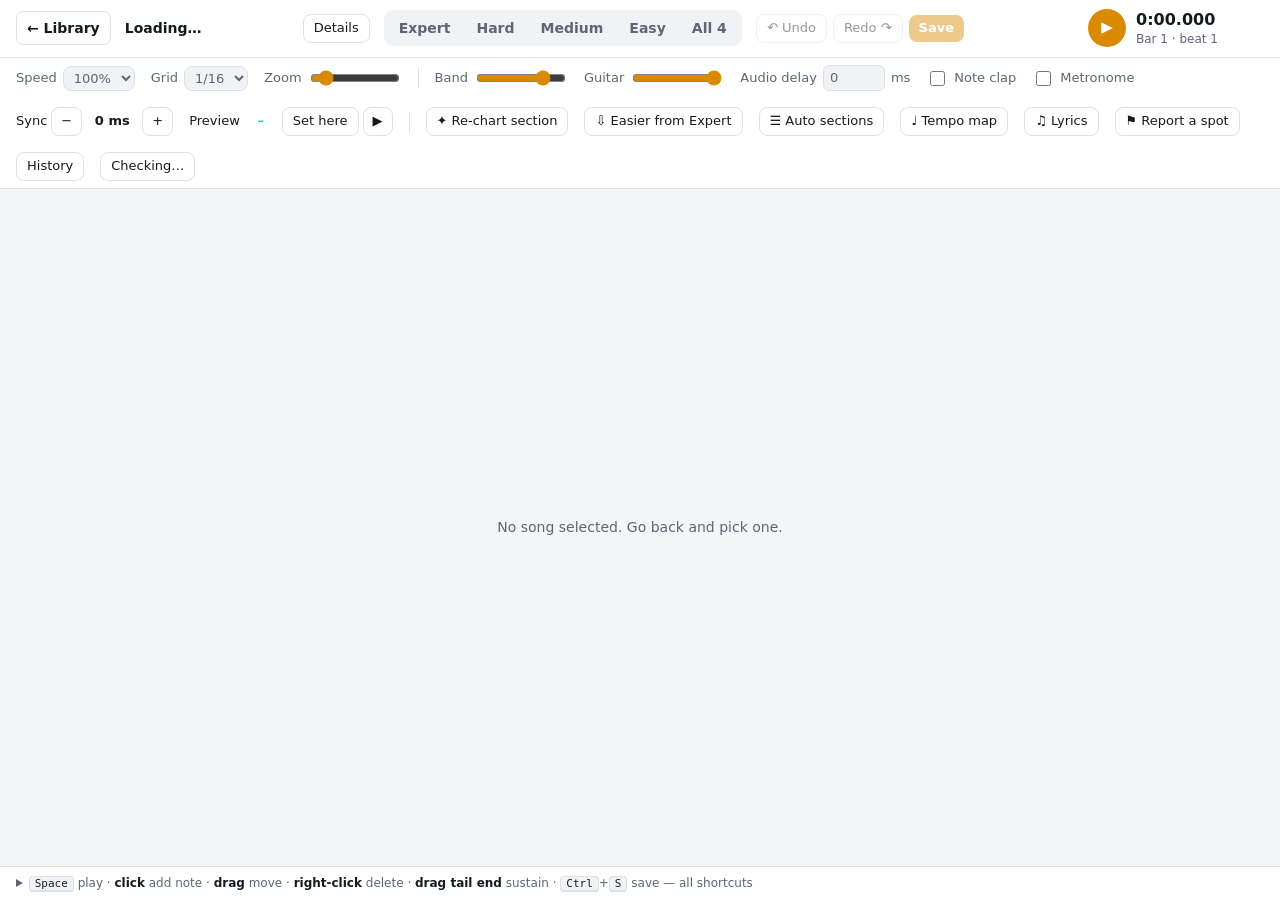
==== src/riffchart/ui/static/editor.html @ 75196860 "Editor: lyric editing (change words, drag them on the waveform, tap timing, shift all)" ====
<!doctype html>
<html lang="en">
<head>
<meta charset="utf-8">
<meta name="viewport" content="width=device-width, initial-scale=1">
<title>RiffChart editor</title>
<link rel="icon" href="data:image/svg+xml,<svg xmlns='http://www.w3.org/2000/svg' viewBox='0 0 32 32'><circle cx='6' cy='16' r='4' fill='%2322c55e'/><circle cx='16' cy='16' r='4' fill='%23ef4444'/><circle cx='26' cy='16' r='4' fill='%23eab308'/></svg>">
<link rel="stylesheet" href="style.css">
<link rel="stylesheet" href="editor.css">
</head>
<body class="editor">
<header class="top etop">
  <a class="back" href="./" title="Back to your songs">&larr; Library</a>
  <div class="songname"><div class="t" id="title">Loading…</div><div class="a" id="artist"></div></div>
  <button id="details" class="ghost small" title="Title, artist, album, cover… (I)">Details</button>
  <nav class="tabs" id="tabs" aria-label="Difficulty">
    <button data-diff="expert">Expert</button><button data-diff="hard">Hard</button>
    <button data-diff="medium">Medium</button><button data-diff="easy">Easy</button>
    <button data-diff="all" title="All four side by side (V)">All 4</button>
  </nav>
  <div class="editbtns">
    <button id="undo" class="ghost small" title="Undo (Ctrl+Z)" disabled>&#8630; Undo</button>
    <button id="redo" class="ghost small" title="Redo (Ctrl+Y)" disabled>Redo &#8631;</button>
    <button id="save" class="small" title="Save notes.chart (Ctrl+S)" disabled>Save</button>
    <span id="savestate" class="muted"></span>
  </div>
  <div class="transport">
    <button id="play" class="playbtn" title="Play / pause (Space)" aria-label="Play">&#9654;</button>
    <div class="clock"><div id="time">0:00.000</div><div id="pos" class="muted">Bar 1 · beat 1</div></div>
  </div>
</header>

<div class="toolbar">
  <label title="Playback speed ([ and ])">Speed
    <select id="speed"><option value="0.25">25%</option><option value="0.5">50%</option><option value="0.6">60%</option>
      <option value="0.75">75%</option><option value="0.85">85%</option><option value="1" selected>100%</option></select></label>
  <label title="Grid lines between beats">Grid
    <select id="grid"><option value="4">1/4</option><option value="8">1/8</option><option value="12">1/12</option>
      <option value="16" selected>1/16</option><option value="24">1/24</option><option value="32">1/32</option>
      <option value="48">1/48</option><option value="64">1/64</option></select></label>
  <label title="Zoom (Ctrl + wheel, + and -)">Zoom <input id="zoom" type="range" min="80" max="1600" step="10" value="260"></label>
  <span class="sep"></span>
  <label title="Band volume">Band <input id="vsong" type="range" min="0" max="1" step="0.05" value="0.8"></label>
  <label title="Guitar volume">Guitar <input id="vguitar" type="range" min="0" max="1" step="0.05" value="1"></label>
  <label title="Extra delay for headphones or speakers that lag (Bluetooth: try 150-250). Raise it if notes reach the line before you hear them.">Audio delay
    <input id="delay" type="number" min="0" max="1000" step="10" value="0" class="num"> ms</label>
  <label title="Click on every note (C)"><input id="clap" type="checkbox"> Note clap</label>
  <label title="Click on every beat (M)"><input id="metro" type="checkbox"> Metronome</label>
  <span class="sync" title="Move the whole chart against the audio, for every player (saved in the chart). Notes early: move later. Shift+click = 20 ms. Keys: Shift+[ and Shift+]">Sync
    <button id="syncearly" class="ghost small icon" aria-label="Move the chart 5 ms earlier">&minus;</button><b id="syncval">0 ms</b><button id="synclate" class="ghost small icon" aria-label="Move the chart 5 ms later">+</button></span>
  <span class="pvw" title="Where the song-list preview starts in Clone Hero and YARG (about 30 s, shown in teal beside the waveform)">Preview
    <b id="pvval">–</b><button id="pvset" class="ghost small" title="Start the song-list preview at the playhead (on the bar line nearest to it)">Set here</button><button id="pvhear" class="ghost small icon" title="Play from the preview start" aria-label="Play the preview">&#9654;</button></span>
  <span class="sep"></span>
  <button id="rcbtn" class="ghost small" title="Let the AI chart a section again: try takes and keep the best (R)">&#10022; Re-chart section</button>
  <button id="lowerbtn" class="ghost small" title="Make Hard, Medium and Easy again from the Expert you see now, the way a fresh chart makes them (one Undo step; nothing is saved until you Save)">&#8681; Easier from Expert</button>
  <button id="secbtn" class="ghost small" title="Name the song's parts (Intro, Verse 1, Chorus 1, Guitar Solo…) from the audio and lyrics. Replaces the sections; one Undo step, nothing saved until you Save">&#9776; Auto sections</button>
  <button id="tempobtn" class="ghost small" title="BPM and time-signature markers: edit them, tap a tempo, or drag beat lines on the waveform to line the chart up with the audio">&#9833; Tempo map</button>
  <button id="lyrbtn" class="ghost small" title="The song's lyrics: fix words, drag them on the waveform or tap along to time them, shift them all">&#9835; Lyrics</button>
  <button id="rptbtn" class="ghost small" title="Flag a place where the chart goes wrong (F), with a short note, for the feedback file">&#9873; Report a spot</button>
  <button id="histbtn" class="ghost small" title="Earlier versions of this chart: look at one, then Save to restore it">History</button>
  <button id="issuesbtn" class="ghost small issuesbtn" title="Playability problems in this difficulty (. and , jump to the next / previous)">Checking…</button>
  <span class="muted" id="info"></span>
</div>

<div class="stage" id="stage">
  <canvas id="hw" aria-label="Note highway"></canvas>
  <canvas id="ov" class="overview" aria-label="Song overview: click to jump"></canvas>
  <div id="tip" class="tip" hidden></div>
  <aside id="issues" class="issues" hidden aria-label="Playability problems">
    <div class="ihead"><b id="ititle">Problems</b>
      <label class="muted"><input type="checkbox" id="iwarn" checked> warnings</label>
      <button class="ghost small" id="iclose" aria-label="Close">✕</button></div>
    <ol id="ilist"></ol>
  </aside>
  <aside id="rechart" class="issues rcpanel" hidden aria-label="Re-chart a section">
    <div class="ihead"><b>Re-chart a section</b>
      <button class="ghost small" id="rcclose" aria-label="Close">✕</button></div>
    <div class="rcbody">
      <div class="rcrange">
        <div class="rcbound"><span class="muted">From bar</span> <b id="rcfrom">–</b>
          <button class="ghost small icon" data-adj="a-1" title="One bar earlier">−</button><button class="ghost small icon" data-adj="a1" title="One bar later">+</button></div>
        <div class="rcbound"><span class="muted">to the end of bar</span> <b id="rcto">–</b>
          <button class="ghost small icon" data-adj="b-1" title="One bar shorter">−</button><button class="ghost small icon" data-adj="b1" title="One bar longer">+</button></div>
        <div class="muted rcwhat" id="rcwhat"></div>
        <div class="rcrow"><button class="ghost small" id="rcsel" title="Bars covering the selected notes">Use selection</button>
          <button class="ghost small" id="rchere" title="The named section, or 8 bars, at the playhead">At the playhead</button></div>
      </div>
      <div class="rcdiffs" id="rcdiffs">
        <label><input type="checkbox" value="expert" checked> Expert</label><label><input type="checkbox" value="hard" checked> Hard</label>
        <label><input type="checkbox" value="medium" checked> Medium</label><label><input type="checkbox" value="easy" checked> Easy</label>
      </div>
      <button id="rctake" title="Chart this section again (Shift+R)">New take</button>
      <div class="muted rcstatus" id="rcstatus" role="status"></div>
      <ol class="rctakes" id="rctakes"></ol>
      <label class="rcloop"><input type="checkbox" id="rcloop" checked> Loop the section when playing</label>
      <div class="rcrow rcend"><button class="ghost small" id="rcorig" title="Put the notes that were there before back">Back to original</button>
        <button class="small" id="rckeep" title="Keep the take you hear now and close (Undo still works)">Keep this take</button></div>
      <details class="rcstyle" id="rcstyle"><summary>Style for new takes <span class="muted" id="rcstylenote"></span></summary>
      <label class="rcfield">Note density <output id="rcdensout">normal</output>
        <span class="slider"><span class="muted">sparser</span><input id="rcdensity" type="range" min="-1" max="1" step="0.1" value="0"><span class="muted">denser</span></span></label>
      <label class="rcfield">Play along with
        <select id="rcfollow"><option value="auto">Guitar, and other instruments where it's quiet</option>
          <option value="guitar">Guitar only</option><option value="all">The whole song's melody</option></select></label>
      <label class="rcfield">Chords
        <select id="rcchords"><option value="auto">Follow the song</option><option value="low">Fewer chords</option>
          <option value="mid">Some chords</option><option value="high">More chords</option></select></label>
      </details>
    </div>
  </aside>
  <aside id="history" class="issues histpanel" hidden aria-label="Earlier versions">
    <div class="ihead"><b>Earlier versions</b>
      <button class="ghost small" id="hclose" aria-label="Close">✕</button></div>
    <p class="muted hnote">Each save and re-chart keeps the version it replaced. Open one to look at it here;
      Save makes it the chart again (what you have now is kept too), Undo goes back.</p>
    <ol id="hlist"></ol>
  </aside>
  <aside id="tempo" class="issues histpanel tempopanel" hidden aria-label="Tempo map">
    <div class="ihead"><b>Tempo map</b>
      <button class="ghost small" id="tclose" aria-label="Close">✕</button></div>
    <p class="muted hnote">Notes sit on beats, so they move with the tempo. <b>Drag a beat line on the waveform</b>
      to where the beat really is: the tempo before it stretches to fit and nothing after the next marker moves.</p>
    <div class="trow"><button class="ghost small" id="taddbpm" title="A tempo marker on the beat nearest the playhead">+ Tempo at playhead</button>
      <button class="ghost small" id="taddts" title="A time signature on the bar nearest the playhead">+ Time signature</button></div>
    <div class="trow"><button class="small" id="ttap" title="Tap along with the beat (or press B)">Tap</button>
      <span class="muted" id="ttapval"></span>
      <button class="ghost small" id="ttapuse" disabled title="Set this tempo at the beat nearest the playhead">Use</button></div>
    <ol id="tlist"></ol>
  </aside>
  <aside id="reports" class="issues histpanel" hidden aria-label="Reported spots">
    <div class="ihead"><b>Reported spots</b>
      <button class="ghost small" id="rclose2" aria-label="Close">✕</button></div>
    <p class="muted hnote">Places where the chart goes wrong, with your note. The library's <b>Feedback file</b> puts
      them all in one small file (song names, times, notes; no audio) you can send to the developer.</p>
    <div class="trow" style="padding:6px 12px"><button class="small" id="rhere">⚑ Report the playhead (F)</button></div>
    <ol id="rlist"></ol>
  </aside>
  <aside id="lyricspanel" class="issues histpanel lyrpanel" hidden aria-label="Lyrics">
    <div class="ihead"><b>Lyrics</b> <span class="muted" id="lsrc"></span>
      <button class="ghost small" id="lclose" aria-label="Close">✕</button></div>
    <p class="muted hnote">Change a line's words in its box (Enter). <b>Drag a word on the waveform</b> to where
      it's sung, or use <b>Tap timing</b>: play and press <kbd>W</kbd> as each yellow word starts. "Hel- lo" shows
      as "Hello" in the game. Save writes them into the chart.</p>
    <div class="trow"><button class="ghost small" id="ladd" title="A new line starting at the playhead">+ Line at playhead</button>
      <button class="ghost small" id="ltap" title="Time the words by tapping W along with the singing">Tap timing</button></div>
    <div class="trow"><span class="muted">All lyrics</span>
      <button class="ghost small icon" id="learly" title="All lyrics 50 ms earlier (Shift: 200 ms)" aria-label="Earlier">&minus;</button>
      <button class="ghost small icon" id="llate" title="All lyrics 50 ms later (Shift: 200 ms)" aria-label="Later">+</button></div>
    <ol id="llist"></ol>
  </aside>
  <div id="loading" class="loading">Loading chart and audio…</div>
</div>

<footer class="keys muted">
  <details>
    <summary><kbd>Space</kbd> play · <b>click</b> add note · <b>drag</b> move · <b>right-click</b> delete · <b>drag tail end</b> sustain · <kbd>Ctrl</kbd>+<kbd>S</kbd> save — all shortcuts</summary>
    <div class="keygrid">
      <div><h4>Navigate</h4>
        <p><kbd>Wheel</kbd> scroll · <kbd>Ctrl</kbd>+<kbd>Wheel</kbd> zoom · <kbd>+</kbd><kbd>-</kbd> zoom</p>
        <p><kbd>&uarr;</kbd><kbd>&darr;</kbd> grid step · <kbd>PgUp</kbd><kbd>PgDn</kbd> bar · <kbd>Home</kbd><kbd>End</kbd></p>
        <p><kbd>[</kbd><kbd>]</kbd> speed · <kbd>V</kbd> all 4 · <kbd>Alt</kbd>+<kbd>1</kbd>–<kbd>4</kbd> difficulty · <kbd>I</kbd> song details</p>
        <p><kbd>C</kbd> note clap · <kbd>M</kbd> metronome</p>
        <p><kbd>Shift</kbd>+<kbd>[</kbd><kbd>]</kbd> sync: whole chart 5 ms earlier / later</p>
        <p><b>Tempo map</b>: drag beat lines on the waveform · <kbd>B</kbd> tap tempo</p>
        <p><kbd>F</kbd> report a spot where the chart goes wrong</p>
        <p><b>Lyrics</b>: drag words on the waveform · <kbd>W</kbd> tap timing</p></div>
      <div><h4>Notes</h4>
        <p><b>Click</b> empty lane: add (snaps to the grid) · <b>right-click</b> a gem: delete it</p>
        <p><kbd>1</kbd>–<kbd>5</kbd> toggle G R Y B O on the selection, or add at the playhead · <kbd>0</kbd> open</p>
        <p><b>Drag</b> notes to move (time and lanes) · <kbd>Alt</kbd>+<kbd>&uarr;</kbd><kbd>&darr;</kbd> move a grid step · <kbd>&larr;</kbd><kbd>&rarr;</kbd> shift frets</p>
        <p><kbd>Del</kbd> delete · <kbd>H</kbd> HOPO/strum · <kbd>T</kbd> tap</p></div>
      <div><h4>Sustains, phrases</h4>
        <p><b>Drag</b> the end of a tail · <kbd>Shift</kbd>+<kbd>&uarr;</kbd><kbd>&darr;</kbd> longer/shorter · <kbd>X</kbd> remove</p>
        <p><kbd>P</kbd> star power on/off over the selection · <kbd>L</kbd> solo on/off</p>
        <p><kbd>N</kbd> add / rename / delete a section at the playhead</p>
        <p><kbd>.</kbd> <kbd>,</kbd> next / previous playability problem · <kbd>I</kbd> problem list</p>
        <p><kbd>R</kbd> re-chart a section · <kbd>Shift</kbd>+<kbd>R</kbd> new take</p></div>
      <div><h4>Selection, edit</h4>
        <p><b>Click</b> a gem · <kbd>Shift</kbd>+<b>click</b> add/remove · <b>drag a box</b> on empty space</p>
        <p><kbd>Ctrl</kbd>+<kbd>A</kbd> all · <kbd>Esc</kbd> none · <kbd>Ctrl</kbd>+<kbd>C</kbd>/<kbd>X</kbd>/<kbd>V</kbd> copy, cut, paste at the playhead</p>
        <p><kbd>Ctrl</kbd>+<kbd>Z</kbd> undo · <kbd>Ctrl</kbd>+<kbd>Y</kbd> redo · <kbd>Ctrl</kbd>+<kbd>S</kbd> save</p></div>
    </div>
  </details>
</footer>
<div id="toast" class="toast" role="status" aria-live="polite"></div>
<script src="details.js"></script>
<script src="audio.js"></script>
<script src="editor.js"></script>
<script src="edit.js"></script>
<script src="check.js"></script>
<script src="rechart.js"></script>
<script src="history.js"></script>
<script src="tempo.js"></script>
<script src="reports.js"></script>
<script src="lyrics.js"></script>
</body>
</html>
---- src/riffchart/ui/static/style.css ----
:root {
  --bg: #0f1115; --panel: #171a21; --panel2: #1e222b; --line: #2a2f3a; --text: #e7e9ee; --muted: #8b93a3;
  --accent: #f5a524; --accent-ink: #1a1203; --ok: #22c55e; --bad: #ef4444; --warn: #eab308; --info: #3b82f6;
  --g: #22c55e; --r: #ef4444; --y: #eab308; --b: #3b82f6; --o: #f97316;
  --radius: 10px; color-scheme: dark;
}
@media (prefers-color-scheme: light) {
  :root:not([data-theme="dark"]) {
    --bg: #f4f5f7; --panel: #ffffff; --panel2: #f0f2f5; --line: #dde1e7; --text: #161a20; --muted: #5d6676;
    --accent: #d98a00; --accent-ink: #fff; color-scheme: light;
  }
}
* { box-sizing: border-box; }
html, body { margin: 0; background: var(--bg); color: var(--text);
  font: 14px/1.45 system-ui, -apple-system, "Segoe UI", Roboto, sans-serif; }
button, input, select { font: inherit; color: inherit; }
button { background: var(--accent); color: var(--accent-ink); border: 0; border-radius: 8px; padding: 7px 14px;
  font-weight: 600; cursor: pointer; }
button:hover { filter: brightness(1.08); }
button:disabled { opacity: .45; cursor: default; filter: none; }
a.btn { background: var(--accent); color: var(--accent-ink); border-radius: 8px; padding: 7px 14px; font-weight: 600; text-decoration: none; display: inline-block; }
a.btn.small { padding: 4px 10px; font-size: 13px; }
a.btn:hover { filter: brightness(1.08); }
button.ghost { background: transparent; color: var(--text); border: 1px solid var(--line); font-weight: 500; }
button.ghost:hover { background: var(--panel2); }
button.small { padding: 4px 10px; font-size: 13px; }
input[type=text], input[type=search], select { background: var(--panel2); border: 1px solid var(--line);
  border-radius: 8px; padding: 7px 10px; }
input:focus-visible, select:focus-visible, button:focus-visible, .drop:focus-visible { outline: 2px solid var(--accent); outline-offset: 1px; }

.top { display: flex; align-items: center; justify-content: space-between; gap: 16px; padding: 12px 24px;
  border-bottom: 1px solid var(--line); background: var(--panel); position: sticky; top: 0; z-index: 5; }
.brand { font-weight: 700; font-size: 18px; display: flex; align-items: center; gap: 10px; letter-spacing: .2px; }
.dots { display: inline-flex; gap: 3px; }
.dots i { width: 9px; height: 9px; border-radius: 50%; display: block; }
.dots .g { background: var(--g); } .dots .r { background: var(--r); } .dots .y { background: var(--y); }
.dots .b { background: var(--b); } .dots .o { background: var(--o); }
.status { color: var(--muted); font-size: 13px; display: flex; gap: 14px; flex-wrap: wrap; justify-content: flex-end; }
.pill { display: inline-flex; align-items: center; gap: 6px; }
.pill::before { content: ""; width: 7px; height: 7px; border-radius: 50%; background: var(--muted); }
.pill.ok::before { background: var(--ok); } .pill.busy::before { background: var(--warn); } .pill.bad::before { background: var(--bad); }

main { max-width: 1180px; margin: 0 auto; padding: 20px 24px 60px; display: grid; gap: 18px; }
.card { background: var(--panel); border: 1px solid var(--line); border-radius: var(--radius); padding: 18px 20px; }
.card h2 { margin: 0 0 12px; font-size: 16px; }
.cardhead { display: flex; align-items: center; justify-content: space-between; gap: 12px; margin-bottom: 10px; }
.cardhead h2 { margin: 0; }
.muted { color: var(--muted); font-weight: 400; }

.drop { border: 2px dashed var(--line); border-radius: var(--radius); padding: 28px 16px; text-align: center;
  transition: border-color .15s, background .15s; cursor: pointer; }
.drop.over { border-color: var(--accent); background: color-mix(in srgb, var(--accent) 8%, transparent); }
.drop-big { font-size: 17px; font-weight: 600; }
.drop-small { color: var(--muted); margin-top: 4px; }
.link { color: var(--accent); cursor: pointer; text-decoration: underline; }
.pathrow { display: flex; gap: 8px; margin-top: 10px; }
.pathrow input { flex: 1; min-width: 0; }

.opts { display: grid; grid-template-columns: repeat(auto-fit, minmax(210px, 1fr)); gap: 12px; margin-top: 14px; }
fieldset { border: 1px solid var(--line); border-radius: 8px; margin: 0; padding: 8px 12px 10px; display: flex;
  flex-wrap: wrap; gap: 6px 14px; align-items: center; }
legend { color: var(--muted); font-size: 12px; padding: 0 4px; text-transform: uppercase; letter-spacing: .5px; }
legend output { text-transform: none; letter-spacing: 0; color: var(--text); margin-left: 4px; }
fieldset label { display: inline-flex; align-items: center; gap: 6px; cursor: pointer; }
.slider { display: flex; align-items: center; gap: 8px; width: 100%; color: var(--muted); font-size: 12px; }
.slider input { flex: 1; accent-color: var(--accent); }
input[type=checkbox] { accent-color: var(--accent); width: 15px; height: 15px; }

.jobs { list-style: none; margin: 0; padding: 0; display: grid; gap: 8px; }
.job { display: grid; grid-template-columns: 1fr auto; gap: 4px 12px; align-items: center; padding: 10px 12px;
  background: var(--panel2); border-radius: 8px; }
.job .name { font-weight: 600; overflow: hidden; text-overflow: ellipsis; white-space: nowrap; }
.job .msg { color: var(--muted); font-size: 13px; grid-column: 1; }
.job .acts { grid-row: 1 / span 3; grid-column: 2; display: flex; gap: 6px; }
.bar { height: 6px; background: var(--line); border-radius: 3px; overflow: hidden; grid-column: 1; }
.bar > i { display: block; height: 100%; width: 0; background: var(--accent); transition: width .4s; }
.job.done .bar > i { background: var(--ok); } .job.failed .bar > i { background: var(--bad); }
.job.failed .msg { color: var(--bad); }
.tag { font-size: 11px; font-weight: 600; padding: 1px 7px; border-radius: 99px; background: var(--line); color: var(--muted);
  margin-left: 8px; text-transform: uppercase; letter-spacing: .4px; vertical-align: 1px; }
.tag.running { background: color-mix(in srgb, var(--accent) 22%, transparent); color: var(--accent); }
.tag.done { background: color-mix(in srgb, var(--ok) 20%, transparent); color: var(--ok); }
.tag.failed { background: color-mix(in srgb, var(--bad) 20%, transparent); color: var(--bad); }

.exportbar { color: var(--muted); font-size: 13px; margin-bottom: 10px; display: flex; gap: 10px; align-items: center; flex-wrap: wrap; }
.exportbar code { color: var(--text); background: var(--panel2); padding: 2px 6px; border-radius: 5px; }
.tablewrap { overflow-x: auto; }
table.songs { width: 100%; border-collapse: collapse; }
.songs th { text-align: left; color: var(--muted); font-weight: 500; font-size: 12px; padding: 6px 8px; border-bottom: 1px solid var(--line); white-space: nowrap; }
.songs td { padding: 9px 8px; border-bottom: 1px solid var(--line); vertical-align: middle; }
.songs tr:last-child td { border-bottom: 0; }
.songs .num { text-align: right; font-variant-numeric: tabular-nums; white-space: nowrap; }
.songs .t { font-weight: 600; } .songs .a { color: var(--muted); font-size: 13px; }
.songs .acts { display: flex; gap: 6px; justify-content: flex-end; flex-wrap: wrap; }
.songs .acts select { padding: 4px 6px; font-size: 13px; }
.songs .when { color: var(--muted); white-space: nowrap; font-size: 13px; }
.badge { font-size: 11px; color: var(--ok); margin-left: 6px; }
.badge.stale { color: var(--warn); }
.split { display: inline-flex; }
.split select { border-top-right-radius: 0; border-bottom-right-radius: 0; border-right: 0; }
.split button { border-top-left-radius: 0; border-bottom-left-radius: 0; }
.empty { color: var(--muted); text-align: center; padding: 20px; margin: 0; }
.err { color: var(--bad); font-size: 12px; }

.toast { position: fixed; left: 50%; bottom: 22px; transform: translateX(-50%) translateY(20px); opacity: 0;
  background: var(--panel2); border: 1px solid var(--line); padding: 10px 16px; border-radius: 8px;
  transition: all .2s; pointer-events: none; max-width: min(640px, calc(100vw - 32px)); z-index: 20; }
.toast.show { opacity: 1; transform: translateX(-50%); }
.toast.bad { border-color: var(--bad); }

@media (max-width: 640px) {
  .top { padding: 10px 16px; } main { padding: 14px 16px 40px; }
  .songs th:nth-child(3), .songs td:nth-child(3), .songs th:nth-child(5), .songs td:nth-child(5) { display: none; }
}

/* library rework */
.addrow { display: grid; gap: 10px; }
.drop { padding: 18px 16px; }
.settings { margin-top: 12px; }
.settings summary { cursor: pointer; color: var(--muted); font-size: 13px; padding: 4px 0; }
.settings summary span { color: var(--text); }
.settings[open] summary { margin-bottom: 4px; }
.songlink { color: inherit; text-decoration: none; display: inline-grid; grid-template-columns: 36px auto;
  column-gap: 10px; align-items: center; }
.songlink .thumb { grid-row: span 2; width: 36px; height: 36px; border-radius: 4px; object-fit: cover; }
.songlink .thumb.none { background: var(--panel2); border: 1px solid var(--line); box-sizing: border-box; }
.songlink:hover .t { color: var(--accent); text-decoration: underline; }
.songlink .t { font-weight: 600; } .songlink .a { color: var(--muted); font-size: 13px; }
.songs td:first-child { min-width: 220px; }
.songs td:first-child .badge, .songs td:first-child .tag { margin-left: 0; margin-top: 3px; display: inline-block; }
button.icon { padding: 4px 9px; }
.menu { position: relative; display: inline-block; }
.menulist { position: fixed; z-index: 30; min-width: 240px; background: var(--panel);
  border: 1px solid var(--line); border-radius: 9px; padding: 4px; box-shadow: 0 10px 30px rgba(0,0,0,.35); }
.menulist[hidden] { display: none; }
.menulist button { display: block; width: 100%; text-align: left; background: transparent; color: var(--text);
  font-weight: 500; padding: 7px 10px; border-radius: 6px; font-size: 13px; }
.menulist button:hover:not(:disabled) { background: var(--panel2); filter: none; }
.menulist button.danger { color: var(--bad); }
.toast.interactive { pointer-events: auto; }
.toast a { color: var(--accent); font-weight: 600; }
.dialog { background: var(--panel); color: var(--text); border: 1px solid var(--line); border-radius: 12px;
  padding: 18px 20px; width: min(620px, calc(100vw - 32px)); }
.dialog::backdrop { background: rgba(0,0,0,.55); }
.dialog h3 { margin: 0 0 6px; }
.dialog p { margin: 0 0 6px; font-size: 13px; }
.dlgbtns { display: flex; justify-content: flex-end; gap: 8px; margin-top: 16px; }
.job .acts { align-items: center; }
/* song details panel (details.js) */
.details .dt-body { display: grid; grid-template-columns: 168px 1fr; gap: 18px; margin-top: 12px; }
.details .dt-cover { width: 168px; height: 168px; border: 1px dashed var(--line); border-radius: 8px; background: var(--panel2);
  display: grid; place-items: center; overflow: hidden; cursor: pointer; color: var(--muted); font-size: 13px; }
.details .dt-cover.over, .details .dt-cover:focus-visible { border-color: var(--accent); outline: none; }
.details .dt-cover img { width: 100%; height: 100%; object-fit: cover; }
.details .dt-artbtns { display: flex; justify-content: space-between; margin-top: 6px; font-size: 13px; }
.linkbtn { background: none; border: 0; padding: 0; color: var(--muted); cursor: pointer; font: inherit; text-decoration: underline; }
.linkbtn:hover { color: var(--text); }
.details .dt-fields { display: grid; grid-template-columns: 1fr 1fr; gap: 10px 12px; align-content: start; }
.details .dt-fields label { display: flex; flex-direction: column; gap: 4px; font-size: 12px; color: var(--muted); }
.details .dt-fields label.wide { grid-column: 1 / -1; }
.details .dt-fields input, .details .dt-fields select { width: 100%; box-sizing: border-box; font-size: 14px; color: var(--text); }
.details .dt-state { margin-top: 12px; }
@media (max-width: 560px) { .details .dt-body { grid-template-columns: 1fr; } }
/* tidy names dialog */
.headtools { display: flex; align-items: center; gap: 8px; }
.tidy { width: min(760px, calc(100vw - 32px)); }
.tidylist { max-height: 55vh; overflow: auto; border: 1px solid var(--line); border-radius: 8px; margin-top: 10px; }
.tidylist label { display: grid; grid-template-columns: 20px 1fr; gap: 10px; padding: 8px 12px; border-bottom: 1px solid var(--line); cursor: pointer; font-size: 13px; }
.tidylist label:last-child { border-bottom: 0; }
.tidylist .old { color: var(--muted); text-decoration: line-through; }
.tidylist .new { color: var(--text); font-weight: 600; }
.tidylist .new .art { color: var(--muted); font-weight: 400; }
.tidyexp { display: flex; align-items: center; gap: 8px; margin-top: 12px; font-size: 13px; }
.details { width: min(720px, calc(100vw - 32px)); }
.details .dt-find { margin-top: 8px; width: 100%; }
.details .dt-online { margin-top: 14px; border: 1px solid var(--line); border-radius: 8px; padding: 10px; }
.details .dt-onhead { display: flex; gap: 8px; align-items: baseline; font-size: 13px; margin-bottom: 8px; }
.details .dt-onhead .linkbtn { margin-left: auto; }
.details .dt-grid { display: grid; grid-template-columns: repeat(auto-fill, minmax(92px, 1fr)); gap: 8px; max-height: 230px; overflow: auto; }
.details .dt-cand { position: relative; padding: 0; border: 2px solid transparent; border-radius: 6px; background: var(--panel2); aspect-ratio: 1; overflow: hidden; cursor: pointer; }
.details .dt-cand img { width: 100%; height: 100%; object-fit: cover; display: block; }
.details .dt-cand span { position: absolute; right: 3px; bottom: 3px; font-size: 10px; background: rgba(0,0,0,.65); color: #fff; padding: 1px 4px; border-radius: 3px; }
.details .dt-cand.on, .details .dt-cand:hover { border-color: var(--accent); }
.details .dt-visual { display: grid; grid-template-columns: 168px 1fr; gap: 18px; margin-top: 14px; align-items: start; }
.details .dt-bgprev { width: 168px; aspect-ratio: 16 / 9; border: 1px solid var(--line); border-radius: 6px; background: var(--panel2);
  display: grid; place-items: center; overflow: hidden; color: var(--muted); font-size: 11px; text-align: center; }
.details .dt-bgprev img { width: 100%; height: 100%; object-fit: cover; }
.details .dt-bgprev video { width: 100%; height: 100%; object-fit: cover; display: block; }
.details .dt-anim { display: flex; flex-wrap: wrap; align-items: center; gap: 6px; }
.details .dt-anim select { max-width: 170px; }
.details .dt-bgprev.blur img { filter: blur(6px) brightness(.5) saturate(1.15); transform: scale(1.1); }
.details .dt-bgopts { display: flex; flex-direction: column; gap: 8px; font-size: 13px; }
.details .dt-bgopts label { display: flex; align-items: center; gap: 8px; color: var(--muted); }
.details .dt-video { font-size: 12px; }
@media (max-width: 560px) { .details .dt-visual { grid-template-columns: 1fr; } }
.details .dt-visual { grid-template-columns: 168px 1fr 52px; }
.details .dt-hwprev { width: 52px; aspect-ratio: 1 / 2; border: 1px solid var(--line); border-radius: 4px; background: var(--panel2);
  display: grid; place-items: center; overflow: hidden; color: var(--muted); font-size: 9px; text-align: center; line-height: 1.2; }
.details .dt-hwprev img { width: 100%; height: 100%; object-fit: cover; }
@media (max-width: 560px) { .details .dt-visual { grid-template-columns: 1fr; } }
.topnav { margin-right: auto; margin-left: 18px; }
.topnav a { color: var(--muted); text-decoration: none; font-weight: 600; padding: 4px 10px; border-radius: 6px; }
.topnav a:hover { color: var(--text); background: var(--panel2); }
.details .dt-hwdesign { font-size: 12px; }
.details .dt-video.warn { color: var(--warn); }
.tiplink { color: var(--accent); text-decoration: none; font-weight: 600; font-size: 13px; padding: 4px 10px;
  border: 1px solid color-mix(in srgb, var(--accent) 45%, transparent); border-radius: 999px; white-space: nowrap; }
.tiplink:hover { background: color-mix(in srgb, var(--accent) 12%, transparent); }
.topright { display: flex; align-items: center; gap: 14px; }

/* library batch actions */
.pick { display: inline-flex; align-items: center; margin-right: 8px; vertical-align: middle; cursor: pointer; }
.pick input { width: 16px; height: 16px; margin: 0; cursor: pointer; }
.songcell { display: flex; align-items: flex-start; }
.songcell .pick { margin-top: 10px; }
.songs tr.picked td { background: color-mix(in srgb, var(--accent) 8%, transparent); }
.batchbar { position: sticky; top: 0; z-index: 3; display: flex; flex-wrap: wrap; gap: 8px; align-items: center;
  padding: 8px 10px; margin-bottom: 10px; background: var(--panel2); border: 1px solid var(--line); border-radius: 10px; font-size: 13px; }
.batchbar[hidden] { display: none; }
.batchbar b { margin-right: 4px; }
.batchbar select { max-width: 210px; }
---- src/riffchart/ui/static/editor.css ----
body.editor { height: 100vh; display: grid; grid-template-rows: auto auto 1fr auto; overflow: hidden; }
.etop { position: static; padding: 8px 16px; gap: 14px; }
.back { color: var(--text); text-decoration: none; font-size: 14px; font-weight: 600; padding: 6px 10px; border-radius: 7px; border: 1px solid var(--line); white-space: nowrap; }
.back:hover { background: var(--panel2); }
.songname { min-width: 0; flex: 1; }
.songname .t { font-weight: 700; white-space: nowrap; overflow: hidden; text-overflow: ellipsis; }
.songname .a { color: var(--muted); font-size: 13px; }
.tabs { display: flex; gap: 2px; background: var(--panel2); padding: 3px; border-radius: 9px; }
.tabs button { background: transparent; color: var(--muted); padding: 5px 12px; font-weight: 600; border-radius: 7px; }
.tabs button.on { background: var(--accent); color: var(--accent-ink); }
.tabs button:not(.on):hover { color: var(--text); background: var(--line); filter: none; }
.transport { display: flex; align-items: center; gap: 10px; }
.playbtn { width: 38px; height: 38px; border-radius: 50%; padding: 0; font-size: 15px; }
.clock { font-variant-numeric: tabular-nums; min-width: 128px; }
.clock #time { font-weight: 700; font-size: 16px; }
.clock #pos { font-size: 12px; }
.toolbar { display: flex; align-items: center; gap: 16px; padding: 7px 16px; border-bottom: 1px solid var(--line);
  background: var(--panel); flex-wrap: wrap; font-size: 13px; }
.toolbar label { display: inline-flex; align-items: center; gap: 6px; color: var(--muted); }
.toolbar select { padding: 3px 6px; font-size: 13px; }
.toolbar input[type=range] { width: 90px; accent-color: var(--accent); }
.toolbar .sep { width: 1px; height: 20px; background: var(--line); }
.stage { position: relative; min-height: 0; background: var(--bg); }
#hw { position: absolute; left: 0; top: 0; right: 64px; bottom: 0; width: calc(100% - 64px); height: 100%; display: block; }
.overview { position: absolute; right: 0; top: 0; width: 64px; height: 100%; border-left: 1px solid var(--line);
  cursor: pointer; display: block; background: var(--panel); }
.loading { position: absolute; inset: 0; display: grid; place-items: center; color: var(--muted); background: var(--bg); }
.tip { position: absolute; pointer-events: none; background: var(--panel2); border: 1px solid var(--line);
  border-radius: 7px; padding: 6px 9px; font-size: 12px; white-space: nowrap; z-index: 4; box-shadow: 0 4px 14px rgba(0,0,0,.35); }
.keys { display: flex; gap: 14px; flex-wrap: wrap; padding: 6px 16px; border-top: 1px solid var(--line);
  background: var(--panel); font-size: 12px; }
.keys details { width: 100%; }
.keys summary { cursor: pointer; padding: 2px 0; }
.keys summary b { color: var(--text); font-weight: 600; }
.keygrid { display: grid; grid-template-columns: repeat(auto-fit, minmax(260px, 1fr)); gap: 4px 22px; padding: 8px 0 4px; }
.keygrid h4 { margin: 4px 0; color: var(--text); font-size: 12px; }
.keygrid p { margin: 3px 0; line-height: 1.9; }
.editbtns { display: flex; align-items: center; gap: 6px; }
#savestate { font-size: 12px; min-width: 104px; }
kbd { background: var(--panel2); border: 1px solid var(--line); border-bottom-width: 2px; border-radius: 4px;
  padding: 0 5px; font: 11px ui-monospace, Consolas, monospace; color: var(--text); }
@media (max-width: 760px) {
  .etop { flex-wrap: wrap; } .tabs { order: 3; width: 100%; } .tabs button { flex: 1; padding: 5px 4px; }
  .keys { display: none; } body.editor { grid-template-rows: auto auto 1fr; }
}
.loading[hidden], .tip[hidden] { display: none; }

.issuesbtn { font-weight: 600; }
.issuesbtn.ok { color: var(--ok); border-color: color-mix(in srgb, var(--ok) 45%, var(--line)); }
.issuesbtn.err { color: var(--bad); border-color: color-mix(in srgb, var(--bad) 55%, var(--line)); }
.issuesbtn.warn { color: var(--warn); border-color: color-mix(in srgb, var(--warn) 50%, var(--line)); }
.issues { position: absolute; top: 8px; right: 72px; width: min(360px, calc(100% - 90px)); max-height: calc(100% - 16px);
  display: flex; flex-direction: column; background: var(--panel); border: 1px solid var(--line); border-radius: 10px;
  box-shadow: 0 8px 28px rgba(0,0,0,.4); z-index: 6; }
.issues[hidden] { display: none; }
.ihead { display: flex; align-items: center; gap: 10px; padding: 9px 12px; border-bottom: 1px solid var(--line); }
.ihead b { flex: 1; }
.ihead label { display: inline-flex; gap: 5px; align-items: center; font-size: 12px; }
.issues ol { list-style: none; margin: 0; padding: 4px; overflow-y: auto; }
.issues li { padding: 7px 9px; border-radius: 7px; cursor: pointer; display: grid; grid-template-columns: 10px 1fr auto; gap: 2px 9px; }
.issues li:hover, .issues li.cur { background: var(--panel2); }
.issues li .dot { width: 8px; height: 8px; border-radius: 50%; margin-top: 6px; background: var(--bad); grid-row: span 2; }
.issues li.warning .dot { background: var(--warn); }
.issues li .ttl { font-weight: 600; font-size: 13px; }
.issues li .when { color: var(--muted); font-size: 12px; font-variant-numeric: tabular-nums; }
.issues li .det { grid-column: 2 / span 2; color: var(--muted); font-size: 12px; }
.issues .none { color: var(--muted); padding: 14px; text-align: center; }
.tabs button .cnt { display: inline-block; min-width: 16px; padding: 0 4px; margin-left: 5px; border-radius: 8px;
  background: var(--bad); color: #fff; font-size: 10px; line-height: 15px; vertical-align: 1px; }

.toolbar input.num { width: 62px; padding: 3px 6px; background: var(--panel2); border: 1px solid var(--line); border-radius: 6px; }
/* narrower windows: title on its own row, then tabs / edit buttons / transport */
@media (max-width: 1100px) {
  .etop { flex-wrap: wrap; row-gap: 8px; }
  .songname { flex: 1 1 calc(100% - 140px); }
  .keys details summary { white-space: normal; }
}

/* re-chart a section (M5): shares the floating-panel look of the problem list */
.rcpanel { width: min(340px, calc(100% - 90px)); }
.rcbody { display: flex; flex-direction: column; gap: 11px; padding: 12px; overflow-y: auto; }
.rcrange { display: flex; flex-direction: column; gap: 6px; }
.rcbound { display: flex; align-items: center; gap: 6px; }
.rcbound b { min-width: 28px; font-variant-numeric: tabular-nums; }
.rcbound button.icon { padding: 1px 9px; }
.rcbound span.muted { min-width: 108px; }
.rcwhat { font-size: 12px; }
.rcrow { display: flex; gap: 8px; flex-wrap: wrap; }
.rcend { justify-content: flex-end; }
.rcdiffs { display: flex; gap: 12px; flex-wrap: wrap; font-size: 13px; }
.rcdiffs label, .rcloop { display: inline-flex; gap: 5px; align-items: center; font-size: 13px; }
.rcfield { display: flex; flex-direction: column; gap: 4px; font-size: 13px; }
.rcfield output { color: var(--muted); font-size: 12px; }
.rcfield select { background: var(--panel2); border: 1px solid var(--line); border-radius: 6px; padding: 4px 6px; }
.rcfield .slider { display: flex; align-items: center; gap: 8px; font-size: 12px; }
.rcfield .slider input { flex: 1; }
.rcstatus { font-size: 12px; min-height: 1em; }
.rctakes { list-style: none; margin: 0; padding: 0; display: flex; flex-direction: column; gap: 2px; }
.rctakes:empty { display: none; }
.rctakes li { padding: 7px 9px; border-radius: 7px; cursor: pointer; display: grid; grid-template-columns: 10px 1fr auto; gap: 2px 9px; }
.rctakes li:hover { background: var(--panel2); }
.rctakes li.cur { background: var(--panel2); outline: 1px solid var(--accent); }
.rctakes li .dot { width: 8px; height: 8px; border-radius: 50%; margin-top: 6px; background: var(--line); }
.rctakes li.cur .dot { background: var(--accent); }
.rctakes li .ttl { font-weight: 600; font-size: 13px; }
.rctakes li .when { color: var(--muted); font-size: 12px; font-variant-numeric: tabular-nums; }
.rctakes li .det { grid-column: 2 / span 2; color: var(--muted); font-size: 12px; }
.rcstyle { border-top: 1px solid var(--line); padding-top: 9px; }
.rcstyle summary { cursor: pointer; font-size: 13px; }
.rcstyle summary .muted { font-size: 12px; margin-left: 4px; }
.rcstyle[open] { display: flex; flex-direction: column; gap: 10px; }
.sync { display: inline-flex; align-items: center; gap: 4px; }
.sync b { min-width: 52px; text-align: center; font-variant-numeric: tabular-nums; font-weight: 600; }
.pvw { display: inline-flex; align-items: center; gap: 4px; }
.pvw b { color: #2dd4bf; min-width: 34px; text-align: center; font-variant-numeric: tabular-nums; }
.histpanel .hnote { margin: 0; padding: 8px 12px 4px; font-size: 12px; }
.histpanel li { grid-template-columns: 1fr auto; }
.histpanel li.cur { outline: 1px solid var(--accent); }
.histpanel .hcount { grid-column: 1 / span 2; color: var(--muted); font-size: 12px; font-variant-numeric: tabular-nums; }
.histpanel .hcount b { color: var(--text); font-weight: 600; }
.histpanel .up { color: var(--ok); } .histpanel .down { color: var(--bad); }

.tempopanel .trow { display: flex; align-items: center; gap: 8px; padding: 6px 12px; flex-wrap: wrap; }
.tempopanel #ttapval { flex: 1; font-size: 12px; font-variant-numeric: tabular-nums; }
.tempopanel li { display: grid; grid-template-columns: 1fr auto auto; gap: 4px 8px; align-items: center; }
.tempopanel li .ttl { cursor: pointer; }
.tempopanel li label { grid-column: 1 / span 2; display: flex; gap: 6px; align-items: center; font-size: 12px; color: var(--muted); }
.tempopanel li input { width: 90px; }
.tempopanel li button { grid-row: 1 / span 2; grid-column: 3; }
.lyrpanel .trow { display: flex; align-items: center; gap: 8px; padding: 6px 12px; flex-wrap: wrap; }
.lyrpanel li { display: grid; grid-template-columns: 1fr auto; gap: 4px 8px; align-items: center; }
.lyrpanel li .ttl { cursor: pointer; font-variant-numeric: tabular-nums; }
.lyrpanel li input { grid-column: 1 / span 2; width: 100%; box-sizing: border-box; }
.lyrpanel #lsrc { font-size: 12px; font-weight: 400; }
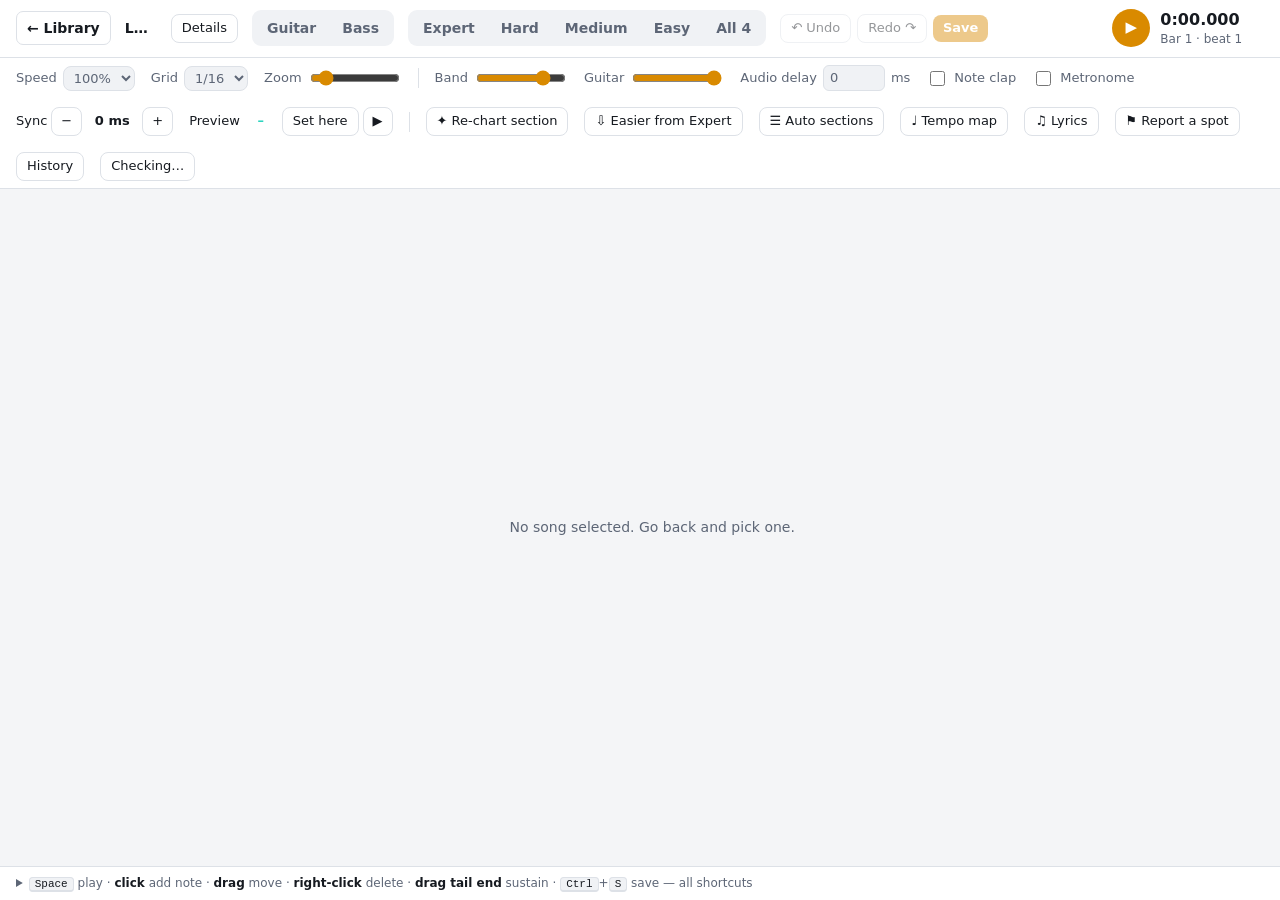
==== commit a7501836: "Editor: Bass tab to fix the bass part; bass chart fix (no same-fret HOPOs); History lists every vers" ====
--- a/src/riffchart/ui/static/editor.html
+++ b/src/riffchart/ui/static/editor.html
@@ -13,6 +13,9 @@
   <a class="back" href="./" title="Back to your songs">&larr; Library</a>
   <div class="songname"><div class="t" id="title">Loading…</div><div class="a" id="artist"></div></div>
   <button id="details" class="ghost small" title="Title, artist, album, cover… (I)">Details</button>
+  <nav class="tabs parts" id="parts" aria-label="Part" hidden>
+    <button data-part="guitar" title="The guitar part">Guitar</button><button data-part="bass" title="The bass part (its own notes, Undo and Save)">Bass</button>
+  </nav>
   <nav class="tabs" id="tabs" aria-label="Difficulty">
     <button data-diff="expert">Expert</button><button data-diff="hard">Hard</button>
     <button data-diff="medium">Medium</button><button data-diff="easy">Easy</button>
@@ -41,7 +44,7 @@
   <label title="Zoom (Ctrl + wheel, + and -)">Zoom <input id="zoom" type="range" min="80" max="1600" step="10" value="260"></label>
   <span class="sep"></span>
   <label title="Band volume">Band <input id="vsong" type="range" min="0" max="1" step="0.05" value="0.8"></label>
-  <label title="Guitar volume">Guitar <input id="vguitar" type="range" min="0" max="1" step="0.05" value="1"></label>
+  <label title="Volume of the part you're editing" id="vguitarlbl">Guitar <input id="vguitar" type="range" min="0" max="1" step="0.05" value="1"></label>
   <label title="Extra delay for headphones or speakers that lag (Bluetooth: try 150-250). Raise it if notes reach the line before you hear them.">Audio delay
     <input id="delay" type="number" min="0" max="1000" step="10" value="0" class="num"> ms</label>
   <label title="Click on every note (C)"><input id="clap" type="checkbox"> Note clap</label>
--- a/src/riffchart/ui/static/editor.css
+++ b/src/riffchart/ui/static/editor.css
@@ -132,3 +132,4 @@
 .lyrpanel li .ttl { cursor: pointer; font-variant-numeric: tabular-nums; }
 .lyrpanel li input { grid-column: 1 / span 2; width: 100%; box-sizing: border-box; }
 .lyrpanel #lsrc { font-size: 12px; font-weight: 400; }
+.tabs.parts button:disabled { opacity: 0.4; cursor: default; }
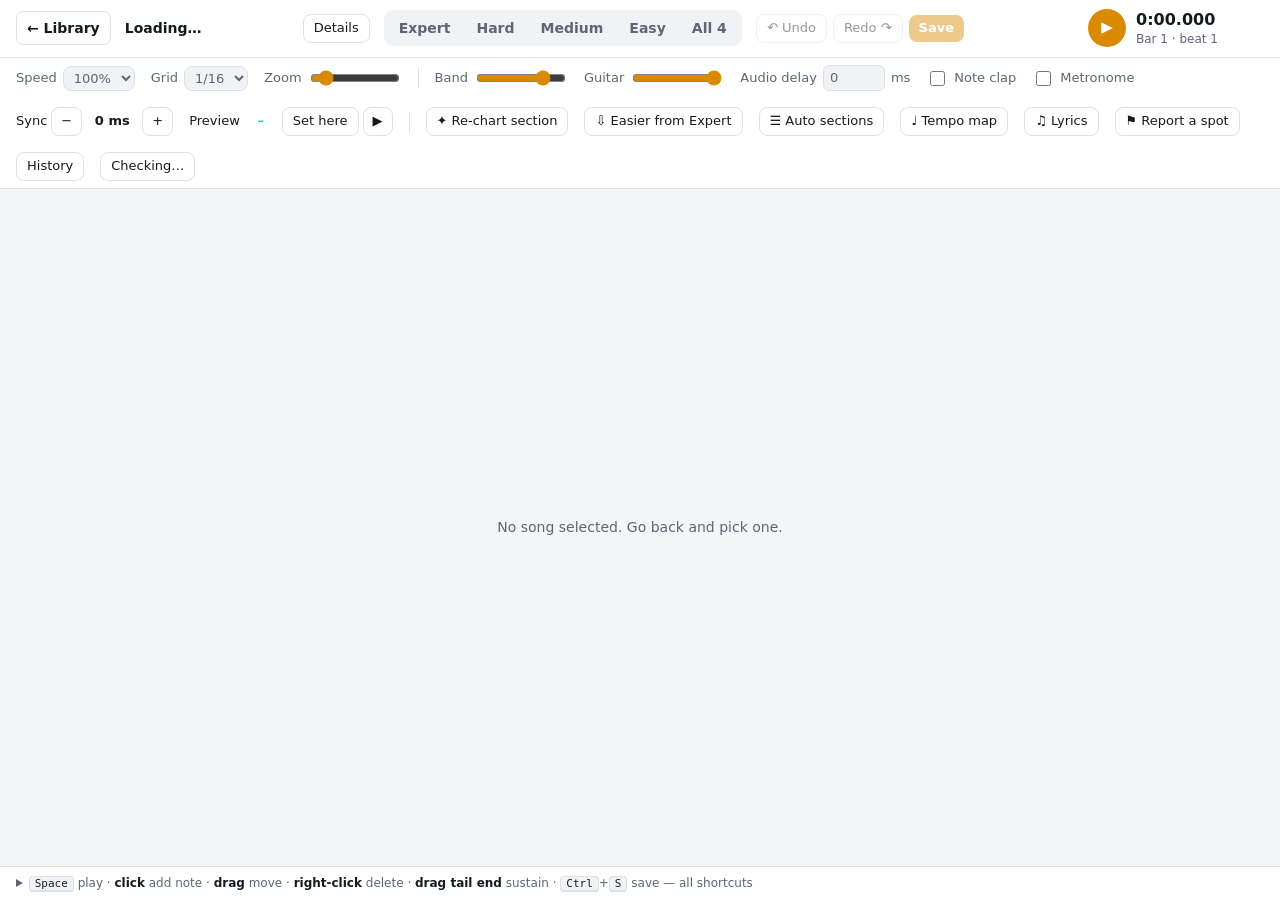
==== commit aee73b77: "RiffChart 1.1: bass charts, keys (experimental), lyrics editing, Setup.exe installer, update notice," ====
--- a/src/riffchart/ui/static/editor.html
+++ b/src/riffchart/ui/static/editor.html
@@ -14,7 +14,7 @@
   <div class="songname"><div class="t" id="title">Loading…</div><div class="a" id="artist"></div></div>
   <button id="details" class="ghost small" title="Title, artist, album, cover… (I)">Details</button>
   <nav class="tabs parts" id="parts" aria-label="Part" hidden>
-    <button data-part="guitar" title="The guitar part">Guitar</button><button data-part="bass" title="The bass part (its own notes, Undo and Save)">Bass</button>
+    <button data-part="guitar" title="The guitar part">Guitar</button><button data-part="bass" title="The bass part (its own notes, Undo and Save)">Bass</button><button data-part="keys" title="The keys part (its own notes, Undo and Save)">Keys</button>
   </nav>
   <nav class="tabs" id="tabs" aria-label="Difficulty">
     <button data-diff="expert">Expert</button><button data-diff="hard">Hard</button>
--- a/src/riffchart/ui/static/style.css
+++ b/src/riffchart/ui/static/style.css
@@ -219,3 +219,13 @@
 .batchbar[hidden] { display: none; }
 .batchbar b { margin-right: 4px; }
 .batchbar select { max-width: 210px; }
+.newver { display: flex; align-items: center; gap: 10px; padding: 10px 14px; margin-bottom: 14px; border-radius: 10px;
+  background: color-mix(in srgb, var(--accent) 14%, var(--panel)); border: 1px solid var(--accent); font-size: 14px; }
+.newver a { font-weight: 600; }
+.newver button { margin-left: auto; }
+.welcome { text-align: left; max-width: 760px; margin: 8px auto; color: var(--text); }
+.welcome h3 { margin: 0 0 10px; font-size: 17px; }
+.welcome ol { margin: 0 0 12px; padding-left: 22px; line-height: 1.55; }
+.welcome li { margin-bottom: 8px; }
+/* the hidden attribute always wins over a display set above (buttons, banners, flex rows) */
+[hidden] { display: none !important; }
--- a/src/riffchart/ui/static/editor.css
+++ b/src/riffchart/ui/static/editor.css
@@ -118,6 +118,7 @@
 .histpanel li.cur { outline: 1px solid var(--accent); }
 .histpanel .hcount { grid-column: 1 / span 2; color: var(--muted); font-size: 12px; font-variant-numeric: tabular-nums; }
 .histpanel .hcount b { color: var(--text); font-weight: 600; }
+.histpanel .hrestore { grid-column: 1 / span 2; justify-self: start; font-size: 12px; }
 .histpanel .up { color: var(--ok); } .histpanel .down { color: var(--bad); }
 
 .tempopanel .trow { display: flex; align-items: center; gap: 8px; padding: 6px 12px; flex-wrap: wrap; }
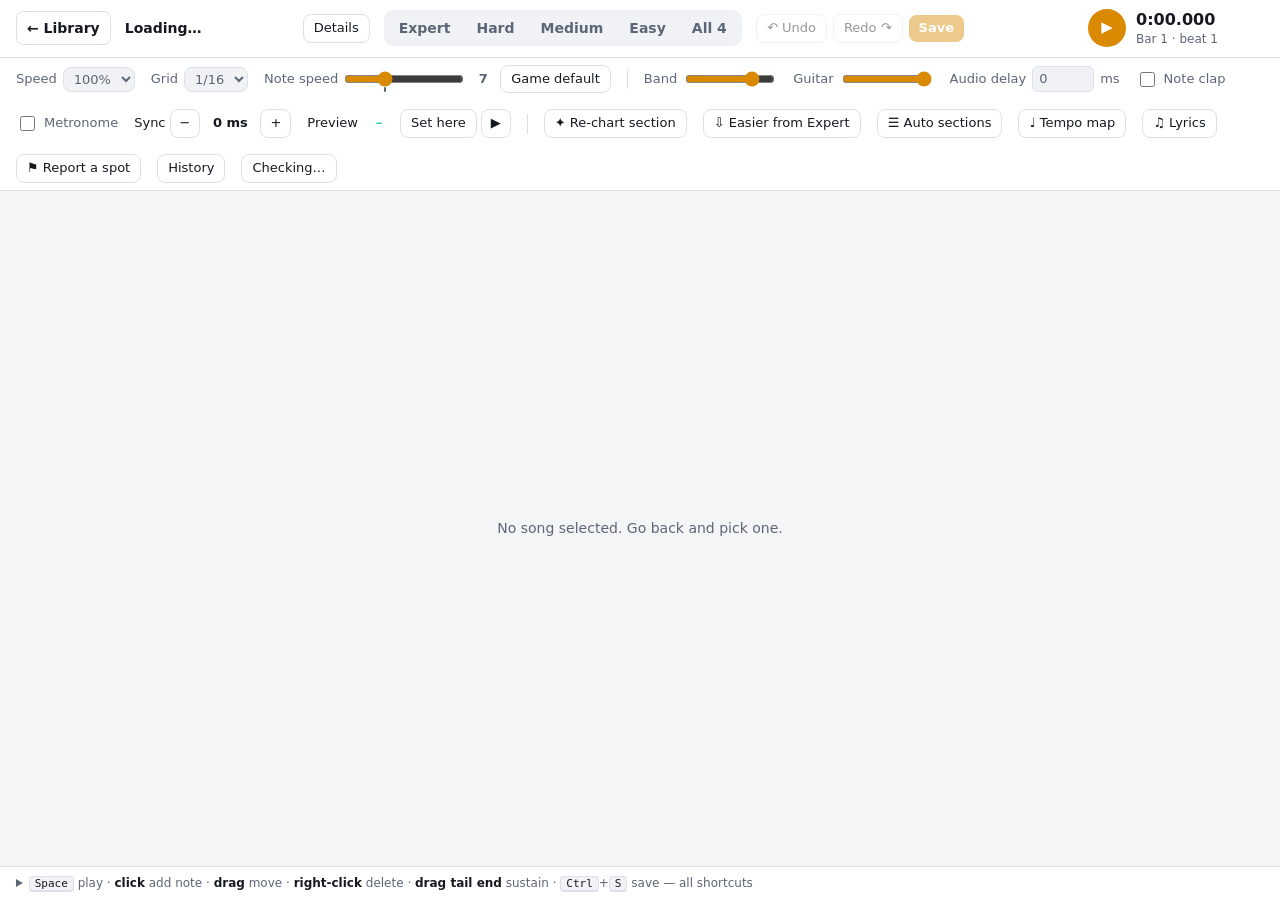
==== commit 719ebd7a: "Editor: zoom is Clone Hero's Note Speed (default 7, what the game shows), game-default mark and butt" ====
--- a/src/riffchart/ui/static/editor.html
+++ b/src/riffchart/ui/static/editor.html
@@ -41,7 +41,8 @@
     <select id="grid"><option value="4">1/4</option><option value="8">1/8</option><option value="12">1/12</option>
       <option value="16" selected>1/16</option><option value="24">1/24</option><option value="32">1/32</option>
       <option value="48">1/48</option><option value="64">1/64</option></select></label>
-  <label title="Zoom (Ctrl + wheel, + and -)">Zoom <input id="zoom" type="range" min="80" max="1600" step="10" value="260"></label>
+  <span class="nspeed"><label id="zoomlbl" title="Note speed, in Clone Hero's Note Speed (Ctrl + wheel, + and -)">Note speed
+    <span class="nsrange"><input id="zoom" type="range" min="1" max="20" step="0.5" value="7"><i class="nstick" title="Clone Hero's default (7)"></i></span><b id="nsval">7</b></label><button id="nsreset" class="ghost small" title="Back to Clone Hero's default Note Speed (7)">Game default</button></span>
   <span class="sep"></span>
   <label title="Band volume">Band <input id="vsong" type="range" min="0" max="1" step="0.05" value="0.8"></label>
   <label title="Volume of the part you're editing" id="vguitarlbl">Guitar <input id="vguitar" type="range" min="0" max="1" step="0.05" value="1"></label>
@@ -158,7 +159,7 @@
     <summary><kbd>Space</kbd> play · <b>click</b> add note · <b>drag</b> move · <b>right-click</b> delete · <b>drag tail end</b> sustain · <kbd>Ctrl</kbd>+<kbd>S</kbd> save — all shortcuts</summary>
     <div class="keygrid">
       <div><h4>Navigate</h4>
-        <p><kbd>Wheel</kbd> scroll · <kbd>Ctrl</kbd>+<kbd>Wheel</kbd> zoom · <kbd>+</kbd><kbd>-</kbd> zoom</p>
+        <p><kbd>Wheel</kbd> scroll · <kbd>Ctrl</kbd>+<kbd>Wheel</kbd> note speed (zoom) · <kbd>+</kbd><kbd>-</kbd> note speed</p>
         <p><kbd>&uarr;</kbd><kbd>&darr;</kbd> grid step · <kbd>PgUp</kbd><kbd>PgDn</kbd> bar · <kbd>Home</kbd><kbd>End</kbd></p>
         <p><kbd>[</kbd><kbd>]</kbd> speed · <kbd>V</kbd> all 4 · <kbd>Alt</kbd>+<kbd>1</kbd>–<kbd>4</kbd> difficulty · <kbd>I</kbd> song details</p>
         <p><kbd>C</kbd> note clap · <kbd>M</kbd> metronome</p>
--- a/src/riffchart/ui/static/editor.css
+++ b/src/riffchart/ui/static/editor.css
@@ -113,6 +113,13 @@
 .sync b { min-width: 52px; text-align: center; font-variant-numeric: tabular-nums; font-weight: 600; }
 .pvw { display: inline-flex; align-items: center; gap: 4px; }
 .pvw b { color: #2dd4bf; min-width: 34px; text-align: center; font-variant-numeric: tabular-nums; }
+.nspeed { display: inline-flex; align-items: center; gap: 4px; }
+.nspeed b { min-width: 26px; text-align: center; font-variant-numeric: tabular-nums; font-weight: 600; }
+.nspeed button:disabled { opacity: .45; cursor: default; }
+.nsrange { position: relative; display: inline-flex; }
+.toolbar .nsrange input[type=range] { width: 120px; margin: 0; }
+/* Clone Hero's default, 7 on the 1-20 scale (thumb about 16 px wide) */
+.nstick { position: absolute; left: calc(8px + (100% - 16px) * 6 / 19 - 1px); bottom: -5px; width: 2px; height: 5px; border-radius: 1px; background: var(--muted); }
 .histpanel .hnote { margin: 0; padding: 8px 12px 4px; font-size: 12px; }
 .histpanel li { grid-template-columns: 1fr auto; }
 .histpanel li.cur { outline: 1px solid var(--accent); }
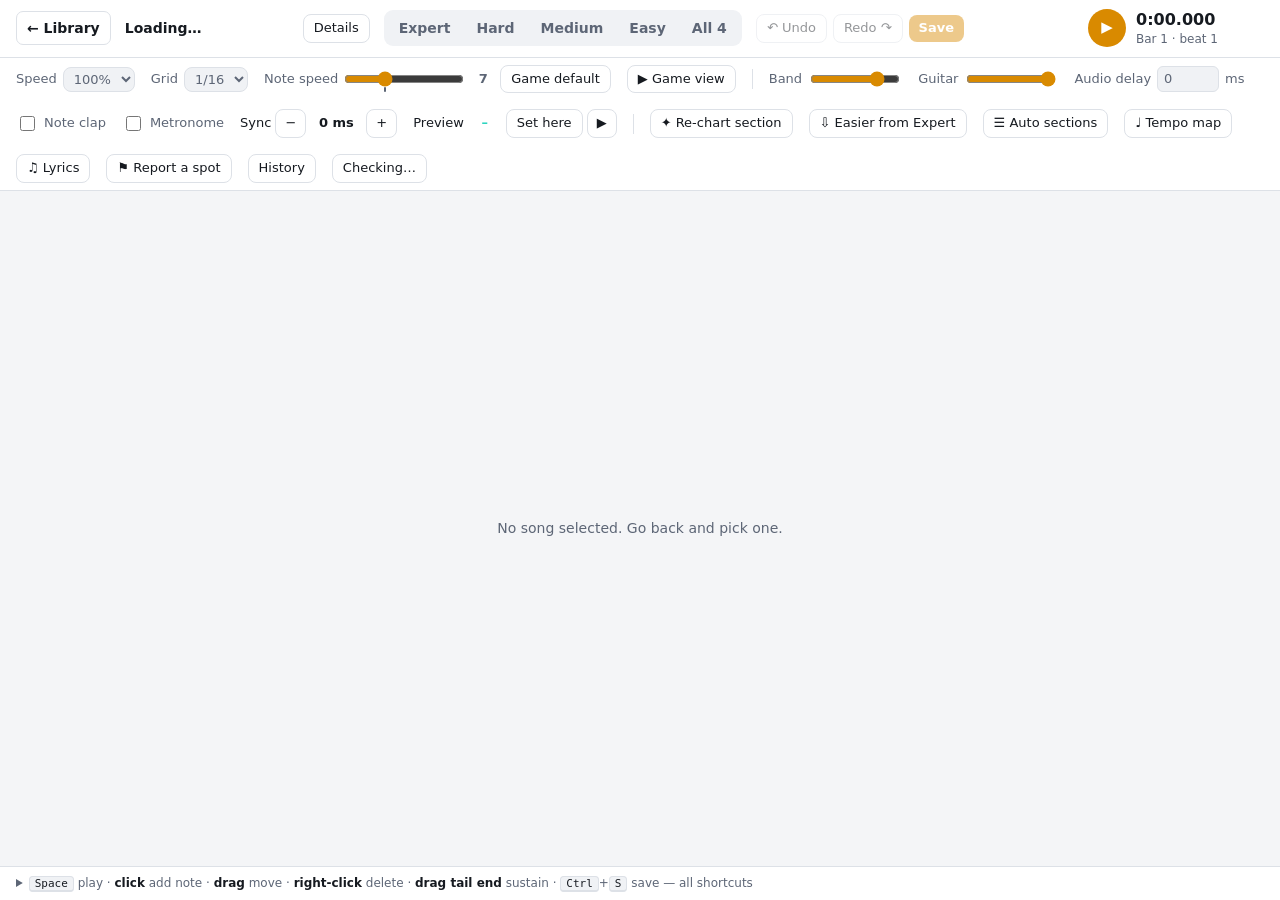
==== commit 2c9af6cb: "Editor: Game view (G), the chart on a tilted highway like in the game, read-only" ====
--- a/src/riffchart/ui/static/editor.html
+++ b/src/riffchart/ui/static/editor.html
@@ -43,6 +43,7 @@
       <option value="48">1/48</option><option value="64">1/64</option></select></label>
   <span class="nspeed"><label id="zoomlbl" title="Note speed, in Clone Hero's Note Speed (Ctrl + wheel, + and -)">Note speed
     <span class="nsrange"><input id="zoom" type="range" min="1" max="20" step="0.5" value="7"><i class="nstick" title="Clone Hero's default (7)"></i></span><b id="nsval">7</b></label><button id="nsreset" class="ghost small" title="Back to Clone Hero's default Note Speed (7)">Game default</button></span>
+  <button id="gamebtn" class="ghost small" title="Game view (G): watch the chart on a tilted highway, the way Clone Hero shows it at this note speed, with the song's highway and background. Read-only; G or Esc to edit again">&#9654; Game view</button>
   <span class="sep"></span>
   <label title="Band volume">Band <input id="vsong" type="range" min="0" max="1" step="0.05" value="0.8"></label>
   <label title="Volume of the part you're editing" id="vguitarlbl">Guitar <input id="vguitar" type="range" min="0" max="1" step="0.05" value="1"></label>
@@ -159,7 +160,7 @@
     <summary><kbd>Space</kbd> play · <b>click</b> add note · <b>drag</b> move · <b>right-click</b> delete · <b>drag tail end</b> sustain · <kbd>Ctrl</kbd>+<kbd>S</kbd> save — all shortcuts</summary>
     <div class="keygrid">
       <div><h4>Navigate</h4>
-        <p><kbd>Wheel</kbd> scroll · <kbd>Ctrl</kbd>+<kbd>Wheel</kbd> note speed (zoom) · <kbd>+</kbd><kbd>-</kbd> note speed</p>
+        <p><kbd>Wheel</kbd> scroll · <kbd>Ctrl</kbd>+<kbd>Wheel</kbd> note speed (zoom) · <kbd>+</kbd><kbd>-</kbd> note speed · <kbd>G</kbd> game view</p>
         <p><kbd>&uarr;</kbd><kbd>&darr;</kbd> grid step · <kbd>PgUp</kbd><kbd>PgDn</kbd> bar · <kbd>Home</kbd><kbd>End</kbd></p>
         <p><kbd>[</kbd><kbd>]</kbd> speed · <kbd>V</kbd> all 4 · <kbd>Alt</kbd>+<kbd>1</kbd>–<kbd>4</kbd> difficulty · <kbd>I</kbd> song details</p>
         <p><kbd>C</kbd> note clap · <kbd>M</kbd> metronome</p>
@@ -196,5 +197,6 @@
 <script src="tempo.js"></script>
 <script src="reports.js"></script>
 <script src="lyrics.js"></script>
+<script src="gameview.js"></script>
 </body>
 </html>
--- a/src/riffchart/ui/static/editor.css
+++ b/src/riffchart/ui/static/editor.css
@@ -22,6 +22,9 @@
 .toolbar .sep { width: 1px; height: 20px; background: var(--line); }
 .stage { position: relative; min-height: 0; background: var(--bg); }
 #hw { position: absolute; left: 0; top: 0; right: 64px; bottom: 0; width: calc(100% - 64px); height: 100%; display: block; }
+#game { position: absolute; left: 0; top: 0; width: calc(100% - 64px); height: 100%; display: block; cursor: pointer; }
+#game[hidden] { display: none; }
+#gamebtn.on { background: var(--accent); color: #111; }
 .overview { position: absolute; right: 0; top: 0; width: 64px; height: 100%; border-left: 1px solid var(--line);
   cursor: pointer; display: block; background: var(--panel); }
 .loading { position: absolute; inset: 0; display: grid; place-items: center; color: var(--muted); background: var(--bg); }
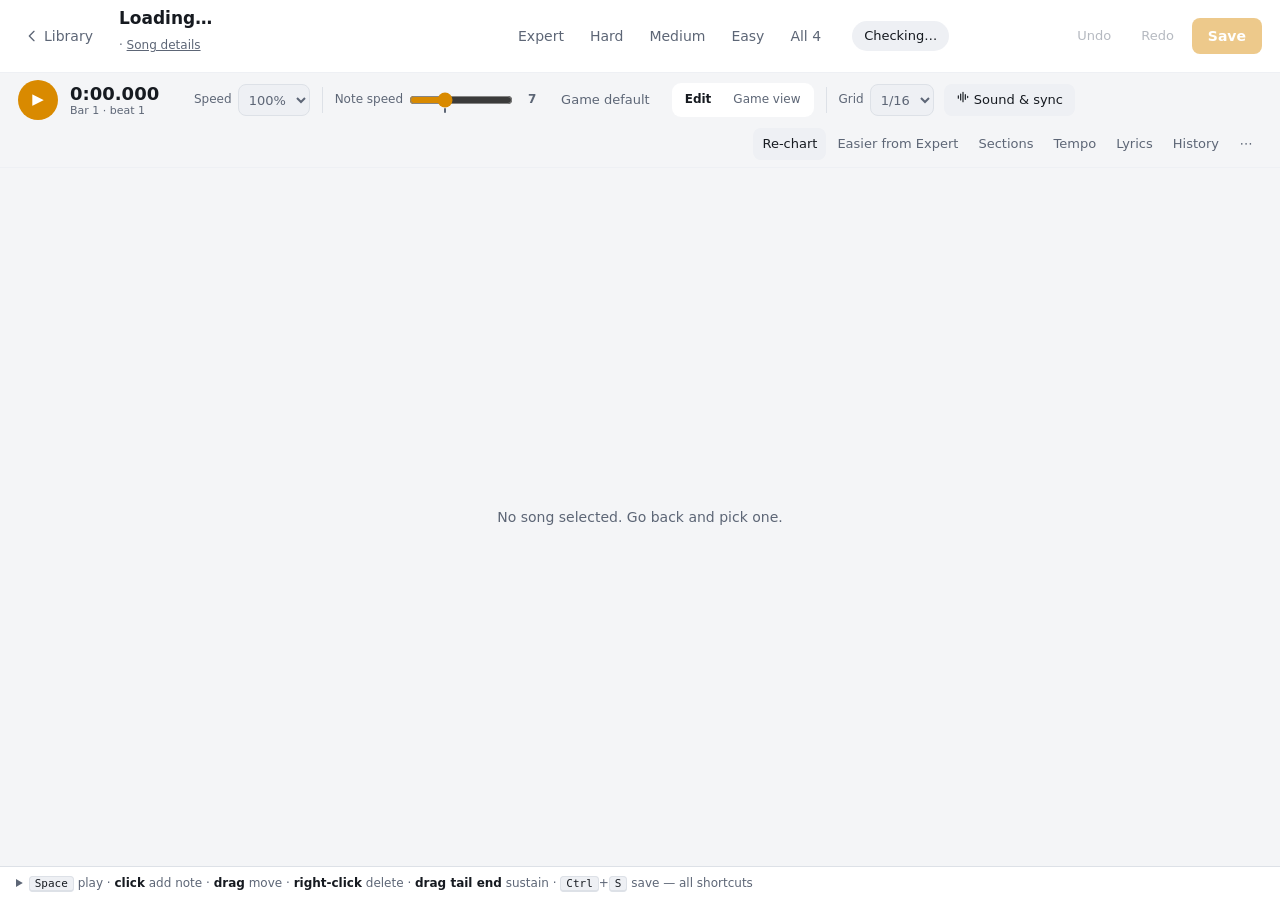
==== commit 772bc64f: "UI refresh: cleaner look, cover grid library, one-row editor toolbar, regrouped song details, highwa" ====
--- a/src/riffchart/ui/static/editor.html
+++ b/src/riffchart/ui/static/editor.html
@@ -10,9 +10,8 @@
 </head>
 <body class="editor">
 <header class="top etop">
-  <a class="back" href="./" title="Back to your songs">&larr; Library</a>
-  <div class="songname"><div class="t" id="title">Loading…</div><div class="a" id="artist"></div></div>
-  <button id="details" class="ghost small" title="Title, artist, album, cover… (I)">Details</button>
+  <a class="back" href="./" title="Back to your songs"><svg width="16" height="16" viewBox="0 0 24 24" aria-hidden="true"><path d="M15 5l-7 7 7 7" stroke="currentColor" stroke-width="2" fill="none" stroke-linecap="round" stroke-linejoin="round"/></svg>Library</a>
+  <div class="songname"><div class="t" id="title">Loading…</div><div class="a"><span id="artist"></span> · <button id="details" class="linkbtn" title="Title, artist, album, cover… (I)">Song details</button></div></div>
   <nav class="tabs parts" id="parts" aria-label="Part" hidden>
     <button data-part="guitar" title="The guitar part">Guitar</button><button data-part="bass" title="The bass part (its own notes, Undo and Save)">Bass</button><button data-part="keys" title="The keys part (its own notes, Undo and Save)">Keys</button>
   </nav>
@@ -22,49 +21,67 @@
     <button data-diff="all" title="All four side by side (V)">All 4</button>
   </nav>
   <div class="editbtns">
-    <button id="undo" class="ghost small" title="Undo (Ctrl+Z)" disabled>&#8630; Undo</button>
-    <button id="redo" class="ghost small" title="Redo (Ctrl+Y)" disabled>Redo &#8631;</button>
-    <button id="save" class="small" title="Save notes.chart (Ctrl+S)" disabled>Save</button>
+    <span class="muted" id="info"></span>
+    <button id="issuesbtn" class="ghost small issuesbtn" title="Playability problems in this difficulty (. and , jump to the next / previous)">Checking…</button>
     <span id="savestate" class="muted"></span>
-  </div>
-  <div class="transport">
+    <button id="undo" class="quiet small" title="Undo (Ctrl+Z)" disabled>Undo</button>
+    <button id="redo" class="quiet small" title="Redo (Ctrl+Y)" disabled>Redo</button>
+    <button id="save" title="Save notes.chart (Ctrl+S)" disabled>Save</button>
+  </div>
+</header>
+
+<div class="toolbar" role="toolbar" aria-label="Playback and tools">
+  <div class="tgroup transport">
     <button id="play" class="playbtn" title="Play / pause (Space)" aria-label="Play">&#9654;</button>
     <div class="clock"><div id="time">0:00.000</div><div id="pos" class="muted">Bar 1 · beat 1</div></div>
-  </div>
-</header>
-
-<div class="toolbar">
-  <label title="Playback speed ([ and ])">Speed
-    <select id="speed"><option value="0.25">25%</option><option value="0.5">50%</option><option value="0.6">60%</option>
-      <option value="0.75">75%</option><option value="0.85">85%</option><option value="1" selected>100%</option></select></label>
-  <label title="Grid lines between beats">Grid
-    <select id="grid"><option value="4">1/4</option><option value="8">1/8</option><option value="12">1/12</option>
-      <option value="16" selected>1/16</option><option value="24">1/24</option><option value="32">1/32</option>
-      <option value="48">1/48</option><option value="64">1/64</option></select></label>
-  <span class="nspeed"><label id="zoomlbl" title="Note speed, in Clone Hero's Note Speed (Ctrl + wheel, + and -)">Note speed
-    <span class="nsrange"><input id="zoom" type="range" min="1" max="20" step="0.5" value="7"><i class="nstick" title="Clone Hero's default (7)"></i></span><b id="nsval">7</b></label><button id="nsreset" class="ghost small" title="Back to Clone Hero's default Note Speed (7)">Game default</button></span>
-  <button id="gamebtn" class="ghost small" title="Game view (G): watch the chart on a tilted highway, the way Clone Hero shows it at this note speed, with the song's highway and background. Read-only; G or Esc to edit again">&#9654; Game view</button>
+    <label title="Playback speed ([ and ])">Speed
+      <select id="speed"><option value="0.25">25%</option><option value="0.5">50%</option><option value="0.6">60%</option>
+        <option value="0.75">75%</option><option value="0.85">85%</option><option value="1" selected>100%</option></select></label>
+  </div>
   <span class="sep"></span>
-  <label title="Band volume">Band <input id="vsong" type="range" min="0" max="1" step="0.05" value="0.8"></label>
-  <label title="Volume of the part you're editing" id="vguitarlbl">Guitar <input id="vguitar" type="range" min="0" max="1" step="0.05" value="1"></label>
-  <label title="Extra delay for headphones or speakers that lag (Bluetooth: try 150-250). Raise it if notes reach the line before you hear them.">Audio delay
-    <input id="delay" type="number" min="0" max="1000" step="10" value="0" class="num"> ms</label>
-  <label title="Click on every note (C)"><input id="clap" type="checkbox"> Note clap</label>
-  <label title="Click on every beat (M)"><input id="metro" type="checkbox"> Metronome</label>
-  <span class="sync" title="Move the whole chart against the audio, for every player (saved in the chart). Notes early: move later. Shift+click = 20 ms. Keys: Shift+[ and Shift+]">Sync
-    <button id="syncearly" class="ghost small icon" aria-label="Move the chart 5 ms earlier">&minus;</button><b id="syncval">0 ms</b><button id="synclate" class="ghost small icon" aria-label="Move the chart 5 ms later">+</button></span>
-  <span class="pvw" title="Where the song-list preview starts in Clone Hero and YARG (about 30 s, shown in teal beside the waveform)">Preview
-    <b id="pvval">–</b><button id="pvset" class="ghost small" title="Start the song-list preview at the playhead (on the bar line nearest to it)">Set here</button><button id="pvhear" class="ghost small icon" title="Play from the preview start" aria-label="Play the preview">&#9654;</button></span>
+  <div class="tgroup">
+    <span class="nspeed"><label id="zoomlbl" title="Note speed, in Clone Hero's Note Speed (Ctrl + wheel, + and -)">Note speed
+      <span class="nsrange"><input id="zoom" type="range" min="1" max="20" step="0.5" value="7"><i class="nstick" title="Clone Hero's default (7)"></i></span><b id="nsval">7</b></label><button id="nsreset" class="quiet small" title="Back to Clone Hero's default Note Speed (7)">Game default</button></span>
+    <div class="seg" role="group" aria-label="View">
+      <button type="button" id="editviewbtn" class="seg-t" aria-pressed="true" title="Edit the chart (G)">Edit</button><button type="button" id="gamebtn" class="seg-t" aria-pressed="false" title="Game view (G): watch the chart on a tilted highway, the way Clone Hero shows it at this note speed, with the song's highway and background. Read-only; G or Esc to edit again">Game view</button>
+    </div>
+  </div>
   <span class="sep"></span>
-  <button id="rcbtn" class="ghost small" title="Let the AI chart a section again: try takes and keep the best (R)">&#10022; Re-chart section</button>
-  <button id="lowerbtn" class="ghost small" title="Make Hard, Medium and Easy again from the Expert you see now, the way a fresh chart makes them (one Undo step; nothing is saved until you Save)">&#8681; Easier from Expert</button>
-  <button id="secbtn" class="ghost small" title="Name the song's parts (Intro, Verse 1, Chorus 1, Guitar Solo…) from the audio and lyrics. Replaces the sections; one Undo step, nothing saved until you Save">&#9776; Auto sections</button>
-  <button id="tempobtn" class="ghost small" title="BPM and time-signature markers: edit them, tap a tempo, or drag beat lines on the waveform to line the chart up with the audio">&#9833; Tempo map</button>
-  <button id="lyrbtn" class="ghost small" title="The song's lyrics: fix words, drag them on the waveform or tap along to time them, shift them all">&#9835; Lyrics</button>
-  <button id="rptbtn" class="ghost small" title="Flag a place where the chart goes wrong (F), with a short note, for the feedback file">&#9873; Report a spot</button>
-  <button id="histbtn" class="ghost small" title="Earlier versions of this chart: look at one, then Save to restore it">History</button>
-  <button id="issuesbtn" class="ghost small issuesbtn" title="Playability problems in this difficulty (. and , jump to the next / previous)">Checking…</button>
-  <span class="muted" id="info"></span>
+  <div class="tgroup">
+    <label title="Grid lines between beats">Grid
+      <select id="grid"><option value="4">1/4</option><option value="8">1/8</option><option value="12">1/12</option>
+        <option value="16" selected>1/16</option><option value="24">1/24</option><option value="32">1/32</option>
+        <option value="48">1/48</option><option value="64">1/64</option></select></label>
+    <div class="popwrap">
+      <button type="button" id="mixbtn" class="ghost small" aria-expanded="false" aria-controls="mixpop" title="Volumes, audio delay, note clap, metronome, chart sync and the song-list preview"><svg width="14" height="14" viewBox="0 0 24 24" aria-hidden="true"><path d="M4 10v4M8 7v10M12 4v16M16 8v8M20 11v2" stroke="currentColor" stroke-width="2" stroke-linecap="round"/></svg> Sound &amp; sync</button>
+      <div id="mixpop" class="pop" hidden>
+        <label title="Band volume">Band <input id="vsong" type="range" min="0" max="1" step="0.05" value="0.8"></label>
+        <label title="Volume of the part you're editing" id="vguitarlbl">Guitar <input id="vguitar" type="range" min="0" max="1" step="0.05" value="1"></label>
+        <label title="Extra delay for headphones or speakers that lag (Bluetooth: try 150-250). Raise it if notes reach the line before you hear them.">Audio delay
+          <span><input id="delay" type="number" min="0" max="1000" step="10" value="0" class="num"> ms</span></label>
+        <label title="Click on every note (C)"><input id="clap" type="checkbox"> Note clap <kbd>C</kbd></label>
+        <label title="Click on every beat (M)"><input id="metro" type="checkbox"> Metronome <kbd>M</kbd></label>
+        <span class="sync" title="Move the whole chart against the audio, for every player (saved in the chart). Notes early: move later. Shift+click = 20 ms. Keys: Shift+[ and Shift+]">Chart sync
+          <span><button id="syncearly" class="ghost small icon" aria-label="Move the chart 5 ms earlier">&minus;</button><b id="syncval">0 ms</b><button id="synclate" class="ghost small icon" aria-label="Move the chart 5 ms later">+</button></span></span>
+        <span class="pvw" title="Where the song-list preview starts in Clone Hero and YARG (about 30 s, shown in teal beside the waveform)">Song-list preview
+          <span><b id="pvval">–</b><button id="pvset" class="ghost small" title="Start the song-list preview at the playhead (on the bar line nearest to it)">Set here</button><button id="pvhear" class="ghost small icon" title="Play from the preview start" aria-label="Play the preview">&#9654;</button></span></span>
+      </div>
+    </div>
+  </div>
+  <div class="tgroup tools">
+    <button id="rcbtn" class="ghost small" title="Re-chart a section: let the AI chart the section you pick again, try takes and keep the best (R)">Re-chart</button>
+    <button id="lowerbtn" class="quiet small" title="Make Hard, Medium and Easy again from the Expert you see now, the way a fresh chart makes them (one Undo step; nothing is saved until you Save)">Easier from Expert</button>
+    <button id="secbtn" class="quiet small" title="Name the song's parts (Intro, Verse 1, Chorus 1, Guitar Solo…) from the audio and lyrics. Replaces the sections; one Undo step, nothing saved until you Save">Sections</button>
+    <button id="tempobtn" class="quiet small" title="BPM and time-signature markers: edit them, tap a tempo, or drag beat lines on the waveform to line the chart up with the audio">Tempo</button>
+    <button id="lyrbtn" class="quiet small" title="The song's lyrics: fix words, drag them on the waveform or tap along to time them, shift them all">Lyrics</button>
+    <button id="histbtn" class="quiet small" title="Earlier versions of this chart: look at one, then Save to restore it">History</button>
+    <div class="popwrap">
+      <button type="button" id="morebtn" class="quiet small icon" aria-expanded="false" aria-controls="morepop" aria-label="More tools">⋯</button>
+      <div id="morepop" class="pop right" hidden>
+        <button id="rptbtn" class="quiet small" title="Flag a place where the chart goes wrong (F), with a short note, for the feedback file">Report a spot <kbd>F</kbd></button>
+      </div>
+    </div>
+  </div>
 </div>
 
 <div class="stage" id="stage">
--- a/src/riffchart/ui/static/style.css
+++ b/src/riffchart/ui/static/style.css
@@ -1,48 +1,58 @@
+/* design tokens (UI refresh 2026-11-27): one stage colour family, amber for the one main action of a view */
 :root {
-  --bg: #0f1115; --panel: #171a21; --panel2: #1e222b; --line: #2a2f3a; --text: #e7e9ee; --muted: #8b93a3;
+  --bg: #0d0f14; --panel: #151821; --panel2: #1c202b; --raised: #1c202b; --line: #272c38; --text: #eceef3; --muted: #9aa2b2;
   --accent: #f5a524; --accent-ink: #1a1203; --ok: #22c55e; --bad: #ef4444; --warn: #eab308; --info: #3b82f6;
+  --ok-text: #4ade80; --bad-text: #f87171; --warn-text: #facc15; --info-text: #7cb0ff;
   --g: #22c55e; --r: #ef4444; --y: #eab308; --b: #3b82f6; --o: #f97316;
-  --radius: 10px; color-scheme: dark;
+  --radius: 14px; --r-ctl: 8px; --r-chip: 6px; --head: #0f1218; --sel: #2a2f3c;
+  --font: Inter, "Segoe UI Variable Text", "Segoe UI", system-ui, -apple-system, Roboto, sans-serif;
+  --font-head: "Space Grotesk", "Segoe UI Variable Display", "Segoe UI", system-ui, sans-serif;
+  color-scheme: dark;
 }
 @media (prefers-color-scheme: light) {
   :root:not([data-theme="dark"]) {
-    --bg: #f4f5f7; --panel: #ffffff; --panel2: #f0f2f5; --line: #dde1e7; --text: #161a20; --muted: #5d6676;
-    --accent: #d98a00; --accent-ink: #fff; color-scheme: light;
+    --bg: #f4f5f7; --panel: #ffffff; --panel2: #eef0f4; --raised: #eef0f4; --line: #dde1e7; --text: #161a20; --muted: #5d6676;
+    --accent: #d98a00; --accent-ink: #fff; --head: #ffffff; --sel: #ffffff;
+    --ok-text: #15803d; --bad-text: #b91c1c; --warn-text: #a16207; --info-text: #1d4ed8; color-scheme: light;
   }
 }
 * { box-sizing: border-box; }
-html, body { margin: 0; background: var(--bg); color: var(--text);
-  font: 14px/1.45 system-ui, -apple-system, "Segoe UI", Roboto, sans-serif; }
+html, body { margin: 0; background: var(--bg); color: var(--text); font: 14px/1.45 var(--font); }
+h1, h2, .brand { font-family: var(--font-head); }
 button, input, select { font: inherit; color: inherit; }
-button { background: var(--accent); color: var(--accent-ink); border: 0; border-radius: 8px; padding: 7px 14px;
-  font-weight: 600; cursor: pointer; }
+/* buttons: plain = the main action (amber); .ghost = secondary (raised); .quiet = text only */
+button { background: var(--accent); color: var(--accent-ink); border: 0; border-radius: var(--r-ctl); padding: 8px 16px;
+  font-weight: 600; cursor: pointer; min-height: 36px; }
 button:hover { filter: brightness(1.08); }
 button:disabled { opacity: .45; cursor: default; filter: none; }
-a.btn { background: var(--accent); color: var(--accent-ink); border-radius: 8px; padding: 7px 14px; font-weight: 600; text-decoration: none; display: inline-block; }
-a.btn.small { padding: 4px 10px; font-size: 13px; }
+a.btn { background: var(--accent); color: var(--accent-ink); border-radius: var(--r-ctl); padding: 8px 16px; font-weight: 600; text-decoration: none; display: inline-block; }
+a.btn.small { padding: 5px 12px; font-size: 13px; }
 a.btn:hover { filter: brightness(1.08); }
-button.ghost { background: transparent; color: var(--text); border: 1px solid var(--line); font-weight: 500; }
-button.ghost:hover { background: var(--panel2); }
-button.small { padding: 4px 10px; font-size: 13px; }
-input[type=text], input[type=search], select { background: var(--panel2); border: 1px solid var(--line);
-  border-radius: 8px; padding: 7px 10px; }
-input:focus-visible, select:focus-visible, button:focus-visible, .drop:focus-visible { outline: 2px solid var(--accent); outline-offset: 1px; }
-
-.top { display: flex; align-items: center; justify-content: space-between; gap: 16px; padding: 12px 24px;
-  border-bottom: 1px solid var(--line); background: var(--panel); position: sticky; top: 0; z-index: 5; }
-.brand { font-weight: 700; font-size: 18px; display: flex; align-items: center; gap: 10px; letter-spacing: .2px; }
+button.ghost { background: var(--raised); color: var(--text); border: 0; font-weight: 500; }
+button.ghost:hover { background: var(--sel); filter: none; }
+button.quiet { background: transparent; color: var(--muted); font-weight: 500; }
+button.quiet:hover { background: var(--raised); color: var(--text); filter: none; }
+button.small { padding: 5px 12px; font-size: 13px; min-height: 30px; }
+input[type=text], input[type=search], input[type=number], select { background: var(--raised); border: 1px solid var(--line);
+  border-radius: var(--r-ctl); padding: 7px 10px; min-height: 36px; }
+input:focus-visible, select:focus-visible, button:focus-visible, a:focus-visible, .drop:focus-visible { outline: 2px solid var(--accent); outline-offset: 2px; }
+
+.top { display: flex; flex-wrap: wrap; align-items: center; justify-content: space-between; gap: 10px 24px; padding: 12px 28px;
+  border-bottom: 1px solid var(--raised); background: var(--head); position: sticky; top: 0; z-index: 5; }
+.brand { font-weight: 700; font-size: 19px; display: flex; align-items: center; gap: 10px; letter-spacing: .1px; }
+.brand a.home { color: inherit; text-decoration: none; display: flex; align-items: center; gap: 10px; }
 .dots { display: inline-flex; gap: 3px; }
 .dots i { width: 9px; height: 9px; border-radius: 50%; display: block; }
 .dots .g { background: var(--g); } .dots .r { background: var(--r); } .dots .y { background: var(--y); }
 .dots .b { background: var(--b); } .dots .o { background: var(--o); }
-.status { color: var(--muted); font-size: 13px; display: flex; gap: 14px; flex-wrap: wrap; justify-content: flex-end; }
+.status { color: var(--muted); font-size: 12px; display: flex; gap: 14px; flex-wrap: wrap; justify-content: flex-end; }
 .pill { display: inline-flex; align-items: center; gap: 6px; }
 .pill::before { content: ""; width: 7px; height: 7px; border-radius: 50%; background: var(--muted); }
 .pill.ok::before { background: var(--ok); } .pill.busy::before { background: var(--warn); } .pill.bad::before { background: var(--bad); }
 
-main { max-width: 1180px; margin: 0 auto; padding: 20px 24px 60px; display: grid; gap: 18px; }
-.card { background: var(--panel); border: 1px solid var(--line); border-radius: var(--radius); padding: 18px 20px; }
-.card h2 { margin: 0 0 12px; font-size: 16px; }
+main { max-width: 1320px; margin: 0 auto; padding: 24px 28px 80px; display: grid; gap: 24px; }
+.card { background: var(--panel); border: 0; border-radius: var(--radius); padding: 18px 20px; }
+.card h2 { margin: 0 0 12px; font-size: 16px; font-weight: 600; }
 .cardhead { display: flex; align-items: center; justify-content: space-between; gap: 12px; margin-bottom: 10px; }
 .cardhead h2 { margin: 0; }
 .muted { color: var(--muted); font-weight: 400; }
@@ -76,11 +86,11 @@
 .bar > i { display: block; height: 100%; width: 0; background: var(--accent); transition: width .4s; }
 .job.done .bar > i { background: var(--ok); } .job.failed .bar > i { background: var(--bad); }
 .job.failed .msg { color: var(--bad); }
-.tag { font-size: 11px; font-weight: 600; padding: 1px 7px; border-radius: 99px; background: var(--line); color: var(--muted);
-  margin-left: 8px; text-transform: uppercase; letter-spacing: .4px; vertical-align: 1px; }
-.tag.running { background: color-mix(in srgb, var(--accent) 22%, transparent); color: var(--accent); }
-.tag.done { background: color-mix(in srgb, var(--ok) 20%, transparent); color: var(--ok); }
-.tag.failed { background: color-mix(in srgb, var(--bad) 20%, transparent); color: var(--bad); }
+.tag { font-size: 11px; font-weight: 600; padding: 2px 9px; border-radius: 99px; background: var(--line); color: var(--muted);
+  margin-left: 8px; vertical-align: 1px; }
+.tag.running { background: color-mix(in srgb, var(--info) 16%, transparent); color: var(--info-text); }
+.tag.done { background: color-mix(in srgb, var(--ok) 14%, transparent); color: var(--ok-text); }
+.tag.failed { background: color-mix(in srgb, var(--bad) 14%, transparent); color: var(--bad-text); }
 
 .exportbar { color: var(--muted); font-size: 13px; margin-bottom: 10px; display: flex; gap: 10px; align-items: center; flex-wrap: wrap; }
 .exportbar code { color: var(--text); background: var(--panel2); padding: 2px 6px; border-radius: 5px; }
@@ -198,9 +208,10 @@
   display: grid; place-items: center; overflow: hidden; color: var(--muted); font-size: 9px; text-align: center; line-height: 1.2; }
 .details .dt-hwprev img { width: 100%; height: 100%; object-fit: cover; }
 @media (max-width: 560px) { .details .dt-visual { grid-template-columns: 1fr; } }
-.topnav { margin-right: auto; margin-left: 18px; }
-.topnav a { color: var(--muted); text-decoration: none; font-weight: 600; padding: 4px 10px; border-radius: 6px; }
-.topnav a:hover { color: var(--text); background: var(--panel2); }
+.topnav { margin-right: auto; display: flex; gap: 4px; flex-wrap: wrap; }
+.topnav a { color: var(--muted); text-decoration: none; font-weight: 500; padding: 8px 14px; border-radius: var(--r-ctl); }
+.topnav a:hover { color: var(--text); background: var(--raised); }
+.topnav a[aria-current="page"] { color: var(--text); background: var(--raised); font-weight: 600; }
 .details .dt-hwdesign { font-size: 12px; }
 .details .dt-video.warn { color: var(--warn); }
 .tiplink { color: var(--accent); text-decoration: none; font-weight: 600; font-size: 13px; padding: 4px 10px;
@@ -229,3 +240,109 @@
 .welcome li { margin-bottom: 8px; }
 /* the hidden attribute always wins over a display set above (buttons, banners, flex rows) */
 [hidden] { display: none !important; }
+
+/* ---- library refresh (2026-11-27) */
+.add { padding: 0; background: transparent; }
+.addrow { display: flex; flex-wrap: wrap; gap: 16px; align-items: stretch; }
+.drop { flex: 999 1 520px; min-width: 0; display: flex; align-items: center; gap: 18px; padding: 18px 22px; text-align: left;
+  border: 1.5px dashed #343a48; border-radius: var(--radius); background: color-mix(in srgb, var(--panel) 70%, var(--bg)); }
+.drop-icon { width: 48px; height: 48px; flex: none; border-radius: 12px; display: inline-flex; align-items: center; justify-content: center;
+  background: color-mix(in srgb, var(--accent) 16%, transparent); color: var(--accent); }
+.drop-text { min-width: 0; }
+.drop-big { font-size: 16px; font-weight: 600; }
+.drop-small { margin-top: 2px; font-size: 13px; }
+.drop .browse { margin-left: auto; flex: none; background: var(--raised); color: var(--text); font-weight: 500; cursor: pointer; }
+.pathrow { flex: 1 1 340px; min-width: 0; display: flex; flex-direction: column; gap: 6px; margin: 0; padding: 14px 18px;
+  border-radius: var(--radius); background: var(--panel); }
+.pathlabel { font-size: 12px; color: var(--muted); }
+.pathline { display: flex; gap: 8px; }
+.pathline input { flex: 1; min-width: 0; }
+.add .settings { margin-top: 10px; padding: 0 4px; }
+.add .settings[open] { padding: 14px 18px; border-radius: var(--radius); background: var(--panel); }
+fieldset { border-color: var(--line); }
+#queuecard { padding: 14px 20px; }
+#queuecard .cardhead { margin-bottom: 8px; }
+#queuecard h2 { font-size: 15px; }
+.job { padding: 10px 12px; background: var(--raised); border-radius: 10px; }
+.bar { height: 4px; border-radius: 2px; }
+.bar > i { background: var(--info); }
+.cardhead h2 { font-size: 15px; }
+#songsbox, section.card:has(#songsbox) { min-width: 0; }
+section.card:has(#songsbox) { background: transparent; padding: 0; }
+section.card:has(#songsbox) > .cardhead h2 { font-size: 28px; font-weight: 700; letter-spacing: -.3px; }
+section.card:has(#songsbox) > .cardhead h2 .muted { font-size: 15px; font-family: var(--font); }
+.headtools { flex-wrap: wrap; justify-content: flex-end; }
+.headtools #filter { width: 180px; }
+.sortlbl { display: inline-flex; align-items: center; gap: 6px; font-size: 13px; color: var(--muted); }
+.seg { display: inline-flex; padding: 3px; gap: 2px; background: var(--panel); border-radius: 9px; }
+.seg-b { min-height: 30px; width: 34px; padding: 0; display: inline-flex; align-items: center; justify-content: center;
+  background: transparent; color: var(--muted); border-radius: 6px; }
+.seg-b[aria-pressed="true"] { background: var(--sel); color: var(--text); }
+.seg-b:hover { filter: none; color: var(--text); }
+.view-grid .tablewrap table.songs, .view-list #grid { display: none; }
+.view-list .tablewrap { background: var(--panel); border-radius: var(--radius); padding: 6px 14px; }
+.songgrid { display: grid; grid-template-columns: repeat(auto-fill, minmax(196px, 1fr)); gap: 18px; }
+.scard { position: relative; display: flex; flex-direction: column; gap: 10px; padding: 10px 10px 12px; border-radius: var(--radius);
+  background: var(--panel); min-width: 0; }
+.scard.picked { outline: 2px solid var(--accent); }
+.scover { display: block; aspect-ratio: 1 / 1; border-radius: 10px; overflow: hidden; background: var(--raised); }
+.scover img { width: 100%; height: 100%; object-fit: cover; display: block; transition: transform .2s; }
+.scover:hover img { transform: scale(1.03); }
+.scover .noart { width: 100%; height: 100%; display: grid; place-items: center; font: 700 48px var(--font-head); color: var(--muted); }
+.scard .pick { position: absolute; top: 18px; left: 18px; margin: 0; width: 30px; height: 30px; border-radius: 7px;
+  background: rgba(13,15,20,.72); justify-content: center; }
+.scard .pick input { width: 16px; height: 16px; }
+.sdiff { position: absolute; top: 18px; right: 18px; font-size: 11px; font-weight: 600; padding: 3px 8px; border-radius: 99px;
+  background: rgba(13,15,20,.78); color: #eceef3; }
+.sinfo { display: flex; flex-direction: column; gap: 1px; padding: 0 2px; min-width: 0; }
+.sinfo .st { color: var(--text); font-weight: 600; text-decoration: none; white-space: nowrap; overflow: hidden; text-overflow: ellipsis; }
+.sinfo .st:hover { color: var(--accent); }
+.sinfo .sa { color: var(--muted); font-size: 13px; white-space: nowrap; overflow: hidden; text-overflow: ellipsis; }
+.sinfo .sm { color: var(--muted); font-size: 12px; font-variant-numeric: tabular-nums; }
+.sinfo .badge, .sinfo .tag { margin: 4px 0 0; align-self: flex-start; }
+.sacts { display: flex; gap: 6px; align-items: center; padding: 0 2px; margin-top: auto; }
+.sacts .btn { flex: 1; text-align: center; }
+.sacts button.icon { width: 34px; padding: 0; display: inline-flex; align-items: center; justify-content: center; }
+.batchbar { position: sticky; top: auto; bottom: 16px; z-index: 6; max-width: 880px; margin: 18px auto 0; padding: 10px 12px 10px 18px;
+  background: #232836; border: 0; border-radius: 12px; box-shadow: 0 12px 40px rgba(0,0,0,.5); }
+@media (prefers-color-scheme: light) { :root:not([data-theme="dark"]) .batchbar { background: #ffffff; } }
+a.btn.ghost, label.btn.ghost { background: var(--raised); color: var(--text); font-weight: 500; }
+a.btn.ghost:hover, label.btn.ghost:hover { background: var(--sel); filter: none; }
+
+/* ---- dialogs and song details refresh (2026-11-27) */
+.dialog { border: 0; border-radius: 16px; box-shadow: 0 30px 80px rgba(0,0,0,.6); padding: 20px 24px; }
+.dialog::backdrop { background: rgba(7,8,11,.72); }
+.dialog h3 { font: 600 20px var(--font-head); }
+.details { width: min(980px, calc(100vw - 32px)); padding: 0; max-height: calc(100vh - 48px); display: none; flex-direction: column; overflow: hidden; }
+.details[open] { display: flex; }
+.details .dt-head { display: flex; align-items: center; gap: 12px; padding: 16px 20px 14px 24px; border-bottom: 1px solid var(--raised); }
+.details .dt-head h3 { margin: 0; }
+.details .dt-head .muted { font-size: 12px; }
+.details .dt-x { margin-left: auto; width: 36px; padding: 0; display: inline-flex; align-items: center; justify-content: center; }
+.details .dt-scroll { overflow: auto; padding: 20px 24px 8px; }
+.details .dt-body { grid-template-columns: 240px 1fr; gap: 24px; margin-top: 0; }
+.details .dt-cover { width: 240px; height: 240px; border-radius: 12px; border: 1px dashed var(--line); }
+.details .dt-artbtns { display: flex; flex-wrap: wrap; gap: 6px; align-items: center; margin-top: 10px; }
+.details .dt-artbtns .btn, .details .dt-artbtns .dt-find { flex: 1; margin: 0; width: auto; text-align: center; cursor: pointer; }
+.details .dt-fields { gap: 14px; }
+.details .dt-fields input, .details .dt-fields select { min-height: 40px; }
+.details .dt-sec { margin: 22px 0 10px; font-size: 15px; font-weight: 600; }
+.details .dt-visual { display: grid; grid-template-columns: repeat(3, minmax(0, 1fr)); gap: 12px; margin-top: 0; align-items: stretch; }
+.details .dt-tile { display: flex; flex-direction: column; gap: 10px; padding: 12px; border-radius: 12px; background: var(--raised); font-size: 13px; min-width: 0; }
+.details .dt-tile label { display: flex; flex-direction: column; gap: 6px; color: var(--text); font-weight: 600; }
+.details .dt-tile select { width: 100%; background: var(--sel); font-weight: 400; }
+.details .dt-bgprev { width: 100%; border: 0; border-radius: 8px; }
+.details .dt-hwtile { flex-direction: row; align-items: flex-start; }
+.details .dt-hwprev { width: 56px; flex: none; border: 0; border-radius: 6px; }
+.details .dt-hwside { display: flex; flex-direction: column; gap: 8px; min-width: 0; flex: 1; }
+.details .dt-anim { flex-direction: column; align-items: stretch; }
+.details .dt-anim label { width: 100%; }
+.details .dt-parts { display: flex; flex-direction: column; gap: 1px; border-radius: 12px; overflow: hidden; }
+.details .dt-parts > div { padding: 11px 14px; background: var(--raised); font-size: 13px; }
+.details .dt-parts > div:empty { display: none; }
+.details .dt-state { margin: 10px 0 6px; }
+.details .dt-foot { margin: 0; padding: 14px 24px; border-top: 1px solid var(--raised); background: color-mix(in srgb, var(--panel) 70%, var(--bg)); flex-wrap: wrap; }
+.details .dt-gap { flex: 1; }
+@media (max-width: 760px) { .details .dt-body, .details .dt-visual { grid-template-columns: 1fr; } .details .dt-cover { width: 100%; height: auto; aspect-ratio: 1; } }
+.details .dt-artbtns .btn, .details .dt-artbtns .dt-find { white-space: nowrap; padding: 5px 8px; }
+.details .dt-artbtns .linkbtn { width: 100%; text-align: center; font-size: 12px; }
--- a/src/riffchart/ui/static/editor.css
+++ b/src/riffchart/ui/static/editor.css
@@ -1,25 +1,47 @@
-body.editor { height: 100vh; display: grid; grid-template-rows: auto auto 1fr auto; overflow: hidden; }
-.etop { position: static; padding: 8px 16px; gap: 14px; }
-.back { color: var(--text); text-decoration: none; font-size: 14px; font-weight: 600; padding: 6px 10px; border-radius: 7px; border: 1px solid var(--line); white-space: nowrap; }
-.back:hover { background: var(--panel2); }
-.songname { min-width: 0; flex: 1; }
-.songname .t { font-weight: 700; white-space: nowrap; overflow: hidden; text-overflow: ellipsis; }
-.songname .a { color: var(--muted); font-size: 13px; }
-.tabs { display: flex; gap: 2px; background: var(--panel2); padding: 3px; border-radius: 9px; }
-.tabs button { background: transparent; color: var(--muted); padding: 5px 12px; font-weight: 600; border-radius: 7px; }
-.tabs button.on { background: var(--accent); color: var(--accent-ink); }
-.tabs button:not(.on):hover { color: var(--text); background: var(--line); filter: none; }
-.transport { display: flex; align-items: center; gap: 10px; }
-.playbtn { width: 38px; height: 38px; border-radius: 50%; padding: 0; font-size: 15px; }
-.clock { font-variant-numeric: tabular-nums; min-width: 128px; }
-.clock #time { font-weight: 700; font-size: 16px; }
-.clock #pos { font-size: 12px; }
-.toolbar { display: flex; align-items: center; gap: 16px; padding: 7px 16px; border-bottom: 1px solid var(--line);
-  background: var(--panel); flex-wrap: wrap; font-size: 13px; }
-.toolbar label { display: inline-flex; align-items: center; gap: 6px; color: var(--muted); }
-.toolbar select { padding: 3px 6px; font-size: 13px; }
+body.editor { height: 100vh; display: grid; grid-template-rows: auto auto 1fr auto; grid-template-columns: minmax(0, 1fr); overflow: hidden; }
+.etop { position: static; padding: 8px 18px; gap: 8px 16px; flex-wrap: wrap; }
+.etop .back { display: inline-flex; align-items: center; gap: 4px; color: var(--muted); text-decoration: none; font-size: 14px;
+  font-weight: 500; padding: 7px 10px 7px 6px; border-radius: var(--r-ctl); white-space: nowrap; margin: 0; border: 0; }
+.etop .back:hover { background: var(--raised); color: var(--text); }
+.songname { min-width: 160px; flex: 1 1 200px; }
+.songname .t { font: 700 17px var(--font-head); white-space: nowrap; overflow: hidden; text-overflow: ellipsis; }
+.songname .a { color: var(--muted); font-size: 12px; white-space: nowrap; overflow: hidden; text-overflow: ellipsis; }
+.songname .linkbtn { font-size: 12px; }
+.tabs { display: flex; gap: 2px; background: var(--panel); padding: 3px; border-radius: 9px; flex: none; }
+.tabs button { background: transparent; color: var(--muted); padding: 5px 12px; min-height: 30px; font-weight: 500; border-radius: 6px; }
+.tabs button.on { background: var(--sel); color: var(--text); font-weight: 600; }
+.tabs button:not(.on):hover { color: var(--text); background: var(--raised); filter: none; }
+.editbtns { display: flex; align-items: center; gap: 6px; flex: none; }
+#info { font-size: 12px; white-space: nowrap; }
+.toolbar { display: flex; align-items: center; gap: 8px 16px; padding: 7px 18px; border-bottom: 1px solid var(--raised);
+  background: var(--bg); flex-wrap: wrap; font-size: 13px; }
+.tgroup { display: flex; align-items: center; gap: 10px; }
+.tgroup.tools { margin-left: auto; gap: 2px; flex-wrap: wrap; }
+.toolbar label { display: inline-flex; align-items: center; gap: 6px; color: var(--muted); font-size: 12px; }
+.toolbar select { padding: 3px 6px; font-size: 13px; min-height: 32px; }
 .toolbar input[type=range] { width: 90px; accent-color: var(--accent); }
-.toolbar .sep { width: 1px; height: 20px; background: var(--line); }
+.toolbar .sep { width: 1px; height: 26px; background: var(--line); }
+.toolbar button.small { min-height: 32px; }
+.toolbar button.icon { width: 32px; padding: 0; }
+.transport { display: flex; align-items: center; gap: 12px; }
+.playbtn { width: 40px; height: 40px; min-height: 40px; border-radius: 50%; padding: 0; font-size: 15px; }
+.clock { font-variant-numeric: tabular-nums; min-width: 128px; line-height: 1.2; }
+.clock #time { font-weight: 600; font-size: 18px; }
+.clock #pos { font-size: 11px; }
+.seg-t { min-height: 28px; padding: 0 10px; background: transparent; color: var(--muted); font-weight: 500; font-size: 12px; border-radius: 6px; }
+.seg-t[aria-pressed="true"] { background: var(--sel); color: var(--text); font-weight: 600; }
+.seg-t:hover { filter: none; color: var(--text); }
+.popwrap { position: relative; display: inline-flex; }
+.pop { position: absolute; top: calc(100% + 6px); left: 0; z-index: 20; min-width: 300px; display: flex; flex-direction: column; gap: 10px;
+  padding: 14px 16px; background: var(--panel); border: 1px solid var(--line); border-radius: 12px; box-shadow: 0 14px 40px rgba(0,0,0,.45); }
+.pop.right { left: auto; right: 0; min-width: 200px; padding: 8px; gap: 4px; }
+.pop[hidden] { display: none; }
+.pop > label, .pop > span { display: flex; align-items: center; justify-content: space-between; gap: 12px; color: var(--text); font-size: 13px; }
+.pop > label:has(input[type=checkbox]) { justify-content: flex-start; }
+.pop > span > span, .pop > label > span { display: inline-flex; align-items: center; gap: 6px; }
+.pop input[type=range] { width: 150px; }
+.pop .quiet { justify-content: flex-start; text-align: left; color: var(--text); width: 100%; display: flex; gap: 8px; }
+#gamebtn.on { background: var(--sel); }
 .stage { position: relative; min-height: 0; background: var(--bg); }
 #hw { position: absolute; left: 0; top: 0; right: 64px; bottom: 0; width: calc(100% - 64px); height: 100%; display: block; }
 #game { position: absolute; left: 0; top: 0; width: calc(100% - 64px); height: 100%; display: block; cursor: pointer; }
@@ -49,9 +71,10 @@
 .loading[hidden], .tip[hidden] { display: none; }
 
 .issuesbtn { font-weight: 600; }
-.issuesbtn.ok { color: var(--ok); border-color: color-mix(in srgb, var(--ok) 45%, var(--line)); }
-.issuesbtn.err { color: var(--bad); border-color: color-mix(in srgb, var(--bad) 55%, var(--line)); }
-.issuesbtn.warn { color: var(--warn); border-color: color-mix(in srgb, var(--warn) 50%, var(--line)); }
+.issuesbtn { border-radius: 99px; }
+.issuesbtn.ok { color: var(--ok-text); background: color-mix(in srgb, var(--ok) 14%, transparent); }
+.issuesbtn.err { color: var(--bad-text); background: color-mix(in srgb, var(--bad) 14%, transparent); }
+.issuesbtn.warn { color: var(--warn-text); background: color-mix(in srgb, var(--warn) 14%, transparent); }
 .issues { position: absolute; top: 8px; right: 72px; width: min(360px, calc(100% - 90px)); max-height: calc(100% - 16px);
   display: flex; flex-direction: column; background: var(--panel); border: 1px solid var(--line); border-radius: 10px;
   box-shadow: 0 8px 28px rgba(0,0,0,.4); z-index: 6; }
@@ -144,3 +167,10 @@
 .lyrpanel li input { grid-column: 1 / span 2; width: 100%; box-sizing: border-box; }
 .lyrpanel #lsrc { font-size: 12px; font-weight: 400; }
 .tabs.parts button:disabled { opacity: 0.4; cursor: default; }
+@media (max-width: 1599px) { #info { display: none; } }
+.toolbar, .etop { min-width: 0; }
+#nsreset:disabled { display: none; }
+.tgroup.tools button.small { padding: 5px 9px; }
+.clock { min-width: 112px; }
+.toolbar { gap: 8px 12px; }
+.toolbar .nsrange input[type=range] { width: 104px; }
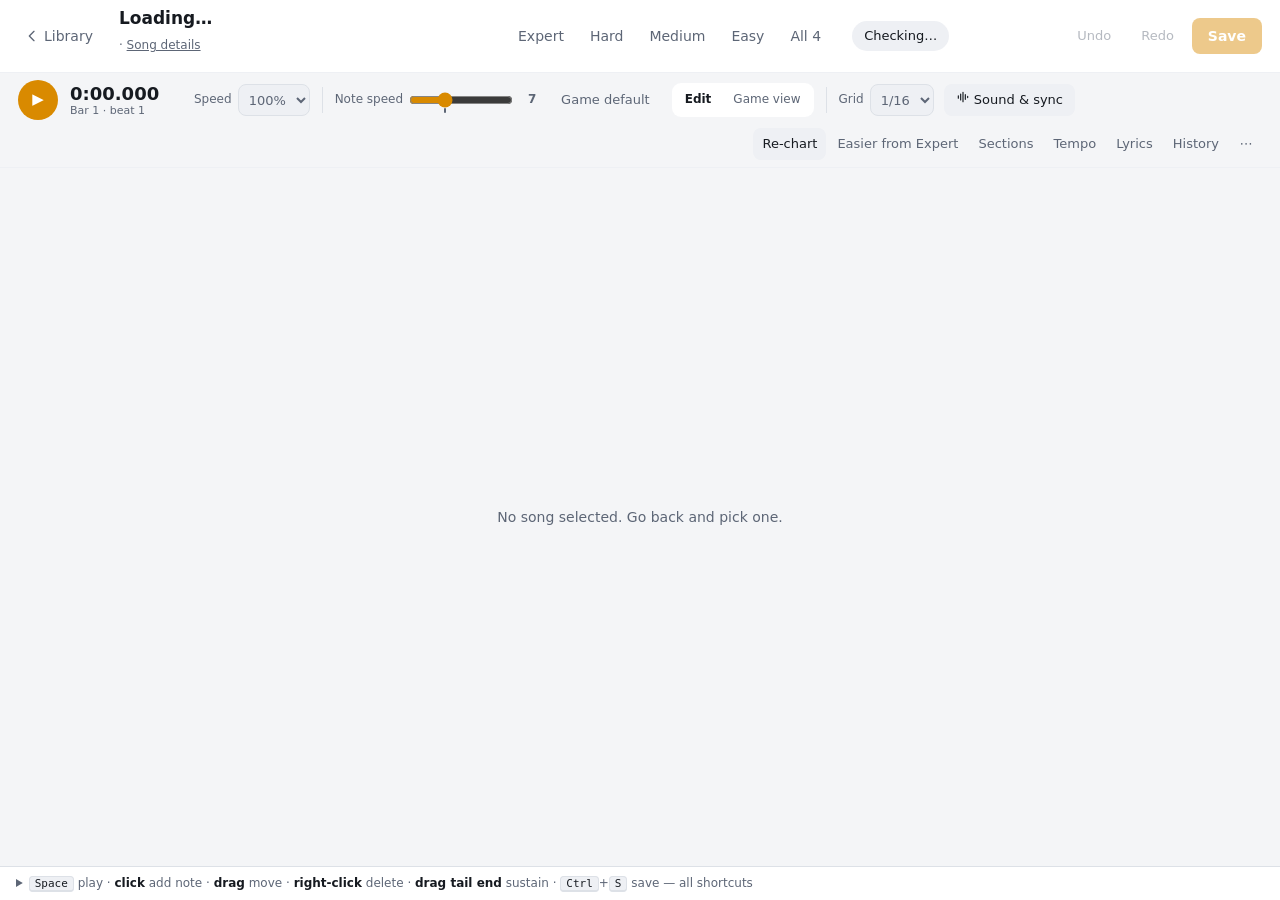
==== commit 2f5762ec: "Editor: locked tempo markers (Moonscraper-compatible anchors), more grid steps, time signature check" ====
--- a/src/riffchart/ui/static/editor.html
+++ b/src/riffchart/ui/static/editor.html
@@ -48,8 +48,8 @@
   </div>
   <span class="sep"></span>
   <div class="tgroup">
-    <label title="Grid lines between beats">Grid
-      <select id="grid"><option value="4">1/4</option><option value="8">1/8</option><option value="12">1/12</option>
+    <label title="Grid: where notes snap, as a note value (1/4 = quarter notes, 1/16 = sixteenths; 1/3, 1/6, 1/12, 1/24, 1/48 are triplets)">Grid
+      <select id="grid"><option value="2">1/2</option><option value="3">1/3</option><option value="4">1/4</option><option value="6">1/6</option><option value="8">1/8</option><option value="12">1/12</option>
         <option value="16" selected>1/16</option><option value="24">1/24</option><option value="32">1/32</option>
         <option value="48">1/48</option><option value="64">1/64</option></select></label>
     <div class="popwrap">
@@ -140,7 +140,8 @@
     <div class="ihead"><b>Tempo map</b>
       <button class="ghost small" id="tclose" aria-label="Close">✕</button></div>
     <p class="muted hnote">Notes sit on beats, so they move with the tempo. <b>Drag a beat line on the waveform</b>
-      to where the beat really is: the tempo before it stretches to fit and nothing after the next marker moves.</p>
+      to where the beat really is: the tempo before it stretches to fit and nothing after the next marker moves.
+      <b>Lock</b> a marker (padlock) to keep it at its time when you change a tempo before it.</p>
     <div class="trow"><button class="ghost small" id="taddbpm" title="A tempo marker on the beat nearest the playhead">+ Tempo at playhead</button>
       <button class="ghost small" id="taddts" title="A time signature on the bar nearest the playhead">+ Time signature</button></div>
     <div class="trow"><button class="small" id="ttap" title="Tap along with the beat (or press B)">Tap</button>
--- a/src/riffchart/ui/static/style.css
+++ b/src/riffchart/ui/static/style.css
@@ -346,3 +346,4 @@
 @media (max-width: 760px) { .details .dt-body, .details .dt-visual { grid-template-columns: 1fr; } .details .dt-cover { width: 100%; height: auto; aspect-ratio: 1; } }
 .details .dt-artbtns .btn, .details .dt-artbtns .dt-find { white-space: nowrap; padding: 5px 8px; }
 .details .dt-artbtns .linkbtn { width: 100%; text-align: center; font-size: 12px; }
+.warnc { color: var(--warn-text); }
--- a/src/riffchart/ui/static/editor.css
+++ b/src/riffchart/ui/static/editor.css
@@ -174,3 +174,10 @@
 .clock { min-width: 112px; }
 .toolbar { gap: 8px 12px; }
 .toolbar .nsrange input[type=range] { width: 104px; }
+.tempopanel li { grid-template-columns: 1fr auto auto auto; }
+.tempopanel li label { grid-column: 1 / span 2; }
+.tempopanel li .lockbtn { grid-row: 1 / span 2; grid-column: 3; }
+.tempopanel li .delbtn { grid-row: 1 / span 2; grid-column: 4; }
+.tempopanel li .lockbtn.on { color: var(--accent); }
+.tempopanel li input:disabled { opacity: .6; }
+.tempopanel .icon { width: 30px; padding: 0; display: inline-flex; align-items: center; justify-content: center; }
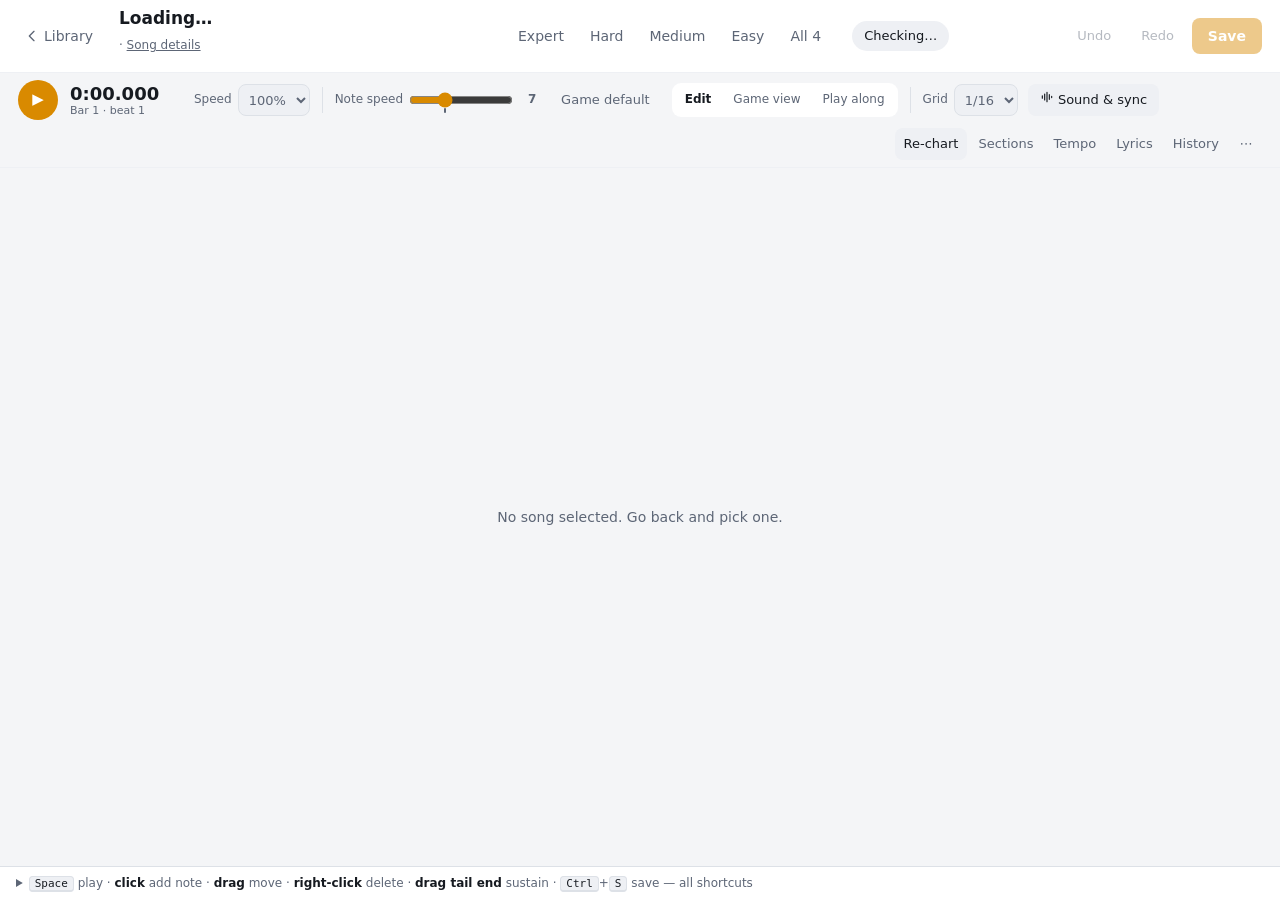
==== commit 6746112e: "Editor: Play along in the Game view (keyboard or guitar controller), with score, streak and results" ====
--- a/src/riffchart/ui/static/editor.html
+++ b/src/riffchart/ui/static/editor.html
@@ -43,7 +43,7 @@
     <span class="nspeed"><label id="zoomlbl" title="Note speed, in Clone Hero's Note Speed (Ctrl + wheel, + and -)">Note speed
       <span class="nsrange"><input id="zoom" type="range" min="1" max="20" step="0.5" value="7"><i class="nstick" title="Clone Hero's default (7)"></i></span><b id="nsval">7</b></label><button id="nsreset" class="quiet small" title="Back to Clone Hero's default Note Speed (7)">Game default</button></span>
     <div class="seg" role="group" aria-label="View">
-      <button type="button" id="editviewbtn" class="seg-t" aria-pressed="true" title="Edit the chart (G)">Edit</button><button type="button" id="gamebtn" class="seg-t" aria-pressed="false" title="Game view (G): watch the chart on a tilted highway, the way Clone Hero shows it at this note speed, with the song's highway and background. Read-only; G or Esc to edit again">Game view</button>
+      <button type="button" id="editviewbtn" class="seg-t" aria-pressed="true" title="Edit the chart (G)">Edit</button><button type="button" id="gamebtn" class="seg-t" aria-pressed="false" title="Game view (G): watch the chart on a tilted highway, the way Clone Hero shows it at this note speed, with the song's highway and background. Read-only; G or Esc to edit again">Game view</button><button type="button" id="playbtn" class="seg-t" aria-pressed="false" title="Play along (P in the Game view): play the chart yourself with the keyboard (frets 1-5, strum Up / Down) or a guitar controller, with a score and streak like the game">Play along</button>
     </div>
   </div>
   <span class="sep"></span>
@@ -70,7 +70,6 @@
   </div>
   <div class="tgroup tools">
     <button id="rcbtn" class="ghost small" title="Re-chart a section: let the AI chart the section you pick again, try takes and keep the best (R)">Re-chart</button>
-    <button id="lowerbtn" class="quiet small" title="Make Hard, Medium and Easy again from the Expert you see now, the way a fresh chart makes them (one Undo step; nothing is saved until you Save)">Easier from Expert</button>
     <button id="secbtn" class="quiet small" title="Name the song's parts (Intro, Verse 1, Chorus 1, Guitar Solo…) from the audio and lyrics. Replaces the sections; one Undo step, nothing saved until you Save">Sections</button>
     <button id="tempobtn" class="quiet small" title="BPM and time-signature markers: edit them, tap a tempo, or drag beat lines on the waveform to line the chart up with the audio">Tempo</button>
     <button id="lyrbtn" class="quiet small" title="The song's lyrics: fix words, drag them on the waveform or tap along to time them, shift them all">Lyrics</button>
@@ -78,6 +77,7 @@
     <div class="popwrap">
       <button type="button" id="morebtn" class="quiet small icon" aria-expanded="false" aria-controls="morepop" aria-label="More tools">⋯</button>
       <div id="morepop" class="pop right" hidden>
+        <button id="lowerbtn" class="quiet small" title="Make Hard, Medium and Easy again from the Expert you see now, the way a fresh chart makes them (one Undo step; nothing is saved until you Save)">Easier from Expert</button>
         <button id="rptbtn" class="quiet small" title="Flag a place where the chart goes wrong (F), with a short note, for the feedback file">Report a spot <kbd>F</kbd></button>
       </div>
     </div>
@@ -178,7 +178,7 @@
     <summary><kbd>Space</kbd> play · <b>click</b> add note · <b>drag</b> move · <b>right-click</b> delete · <b>drag tail end</b> sustain · <kbd>Ctrl</kbd>+<kbd>S</kbd> save — all shortcuts</summary>
     <div class="keygrid">
       <div><h4>Navigate</h4>
-        <p><kbd>Wheel</kbd> scroll · <kbd>Ctrl</kbd>+<kbd>Wheel</kbd> note speed (zoom) · <kbd>+</kbd><kbd>-</kbd> note speed · <kbd>G</kbd> game view</p>
+        <p><kbd>Wheel</kbd> scroll · <kbd>Ctrl</kbd>+<kbd>Wheel</kbd> note speed (zoom) · <kbd>+</kbd><kbd>-</kbd> note speed · <kbd>G</kbd> game view · <kbd>P</kbd> play along (in the game view)</p>
         <p><kbd>&uarr;</kbd><kbd>&darr;</kbd> grid step · <kbd>PgUp</kbd><kbd>PgDn</kbd> bar · <kbd>Home</kbd><kbd>End</kbd></p>
         <p><kbd>[</kbd><kbd>]</kbd> speed · <kbd>V</kbd> all 4 · <kbd>Alt</kbd>+<kbd>1</kbd>–<kbd>4</kbd> difficulty · <kbd>I</kbd> song details</p>
         <p><kbd>C</kbd> note clap · <kbd>M</kbd> metronome</p>
@@ -216,5 +216,6 @@
 <script src="reports.js"></script>
 <script src="lyrics.js"></script>
 <script src="gameview.js"></script>
+<script src="playalong.js"></script>
 </body>
 </html>
